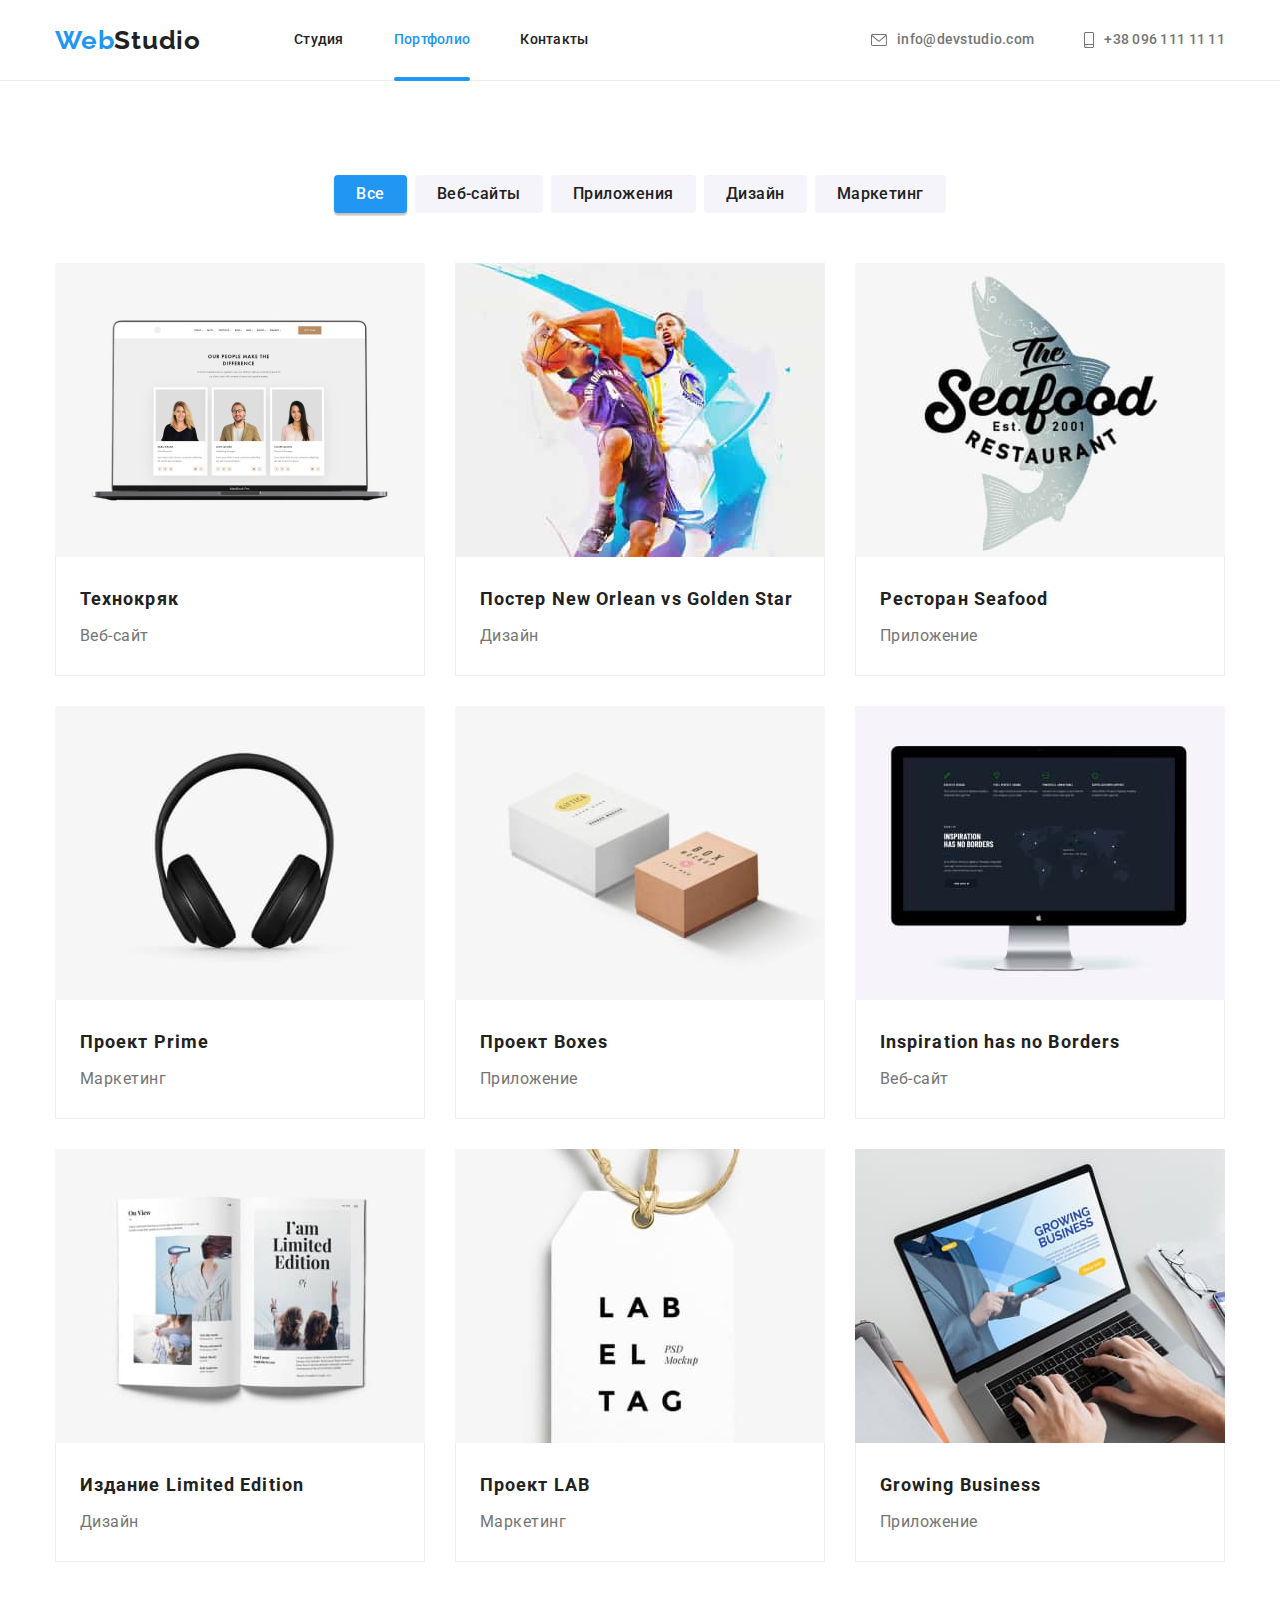
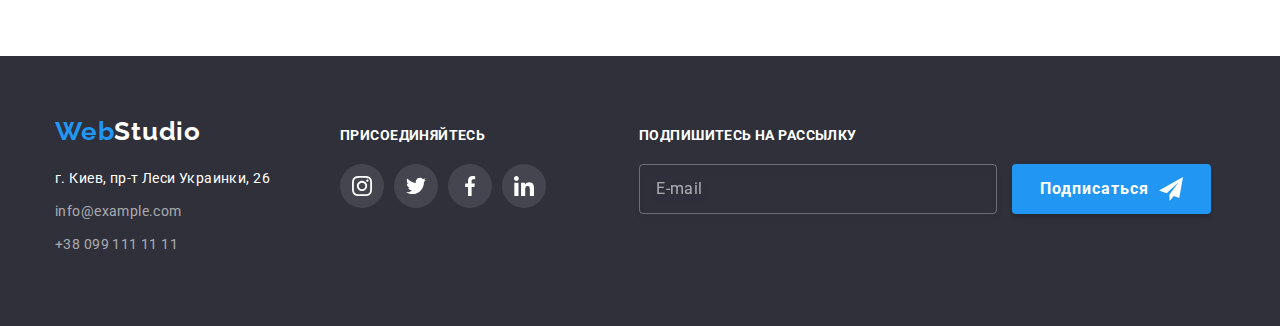
==== portfolio.html @ 09ead58d "Initial commit" ====
<!DOCTYPE html>
<html lang="ru">
  <head>
    <meta charset="UTF-8" />
    <meta http-equiv="X-UA-Compatible" content="IE=edge" />
    <meta name="viewport" content="width=device-width, initial-scale=1.0" />
    <title>Портфолио</title>
    <link
      href="https://fonts.googleapis.com/css2?family=Raleway:wght@700&family=Roboto:wght@400;500;700;900&display=swap"
      rel="stylesheet"
    />
    <link
      rel="stylesheet"
      href="https://cdnjs.cloudflare.com/ajax/libs/modern-normalize/1.1.0/modern-normalize.min.css"
    />
    <link rel="stylesheet" href="./css/styles.css" />
  </head>
  <body>
    <!--Шапка-->
    <header class="portfolio-header header">
      <div class="container main-info">
        <a href="./index.html" class="logo">Web<span class="studio-header">Studio</span></a>
        <nav>
          <ul class="site-nav list">
            <li class="item"><a href="./index.html" class="link">Студия</a></li>
            <li class="item">
              <a href="./portfolio.html" class="link current">Портфолио</a>
            </li>
            <li class="item"><a href="" class="link">Контакты</a></li>
          </ul>
        </nav>
        <ul class="contacts-list list">
          <li class="item">
            <a href="mailto:info@devstudio.com" class="link header-contacts">
              <svg class="icon mail" width="16" height="12">
                <use href="./images/icons.svg#mail"></use>
              </svg>
              info@devstudio.com</a
            >
          </li>
          <li class="item">
            <a href="tel:+380961111111" class="link header-contacts">
              <svg class="icon phone" width="10" height="16">
                <use href="./images/icons.svg#icon-smartphone"></use>
              </svg>
              +38 096 111 11 11</a
            >
          </li>
        </ul>
      </div>
    </header>
    <!-- Основная часть -->
    <main>
      <section class="portfolio-main">
        <div class="container">
          <h1 class="visually-hidden">Портфолио</h1>
          <ul class="button-list list">
            <li class="item"><button type="button" class="active button">Все</button></li>
            <li class="item"><button type="button" class="button">Веб-сайты</button></li>
            <li class="item"><button type="button" class="button">Приложения</button></li>
            <li class="item"><button type="button" class="button">Дизайн</button></li>
            <li class="item"><button type="button" class="button">Маркетинг</button></li>
          </ul>
          <ul class="images-container list">
            <li class="images-item">
              <div class="img-thumb">
                <img class="portfolio-logos" src="./images/port1.jpg" alt="ноутбук" width="370" />
                <div class="overlay-cover">
                  <p class="overlay-text">
                    Ресурс предлагает комплексные предложения с разным уровнем функционала и
                    сервисов. Все это позволит посетителю получить исчерпывающие сведения о компании
                    или частном лице.
                  </p>
                </div>
              </div>
              <div class="pictures-text">
                <h2 class="tech-title">Технокряк</h2>
                <p class="tech-text">Веб-сайт</p>
              </div>
            </li>
            <li class="images-item">
              <div class="img-thumb">
                <img
                  class="portfolio-logos"
                  src="./images/port2.jpg"
                  alt="баскетболисты"
                  width="370"
                />
                <div class="overlay-cover">
                  <p class="overlay-text">
                    Ресурс предлагает комплексные предложения с разным уровнем функционала и
                    сервисов. Все это позволит посетителю получить исчерпывающие сведения о компании
                    или частном лице.
                  </p>
                </div>
              </div>
              <div class="pictures-text">
                <h2 class="tech-title">Постер New Orlean vs Golden Star</h2>
                <p class="tech-text">Дизайн</p>
              </div>
            </li>
            <li class="images-item">
              <div class="img-thumb">
                <img class="portfolio-logos" src="./images/port3.jpg" alt="рыба" width="370" />
                <div class="overlay-cover">
                  <p class="overlay-text">
                    Ресурс предлагает комплексные предложения с разным уровнем функционала и
                    сервисов. Все это позволит посетителю получить исчерпывающие сведения о компании
                    или частном лице.
                  </p>
                </div>
              </div>

              <div class="pictures-text">
                <h2 class="tech-title">Ресторан Seafood</h2>
                <p class="tech-text">Приложение</p>
              </div>
            </li>
            <li class="images-item">
              <div class="img-thumb">
                <img class="portfolio-logos" src="./images/port4.jpg" alt="наушники" width="370" />
                <div class="overlay-cover">
                  <p class="overlay-text">
                    Ресурс предлагает комплексные предложения с разным уровнем функционала и
                    сервисов. Все это позволит посетителю получить исчерпывающие сведения о компании
                    или частном лице.
                  </p>
                </div>
              </div>

              <div class="pictures-text">
                <h2 class="tech-title">Проект Prime</h2>
                <p class="tech-text">Маркетинг</p>
              </div>
            </li>
            <li class="images-item">
              <div class="img-thumb">
                <img class="portfolio-logos" src="./images/port5.jpg" alt="коробки" width="370" />
                <div class="overlay-cover">
                  <p class="overlay-text">
                    Ресурс предлагает комплексные предложения с разным уровнем функционала и
                    сервисов. Все это позволит посетителю получить исчерпывающие сведения о компании
                    или частном лице.
                  </p>
                </div>
              </div>

              <div class="pictures-text">
                <h2 class="tech-title">Проект Boxes</h2>
                <p class="tech-text">Приложение</p>
              </div>
            </li>
            <li class="images-item">
              <div class="img-thumb">
                <img
                  class="portfolio-logos"
                  src="./images/port6.jpg"
                  alt="компьютер-моноблок"
                  width="370"
                />
                <div class="overlay-cover">
                  <p class="overlay-text">
                    Ресурс предлагает комплексные предложения с разным уровнем функционала и
                    сервисов. Все это позволит посетителю получить исчерпывающие сведения о компании
                    или частном лице.
                  </p>
                </div>
              </div>

              <div class="pictures-text">
                <h2 class="tech-title">Inspiration has no Borders</h2>
                <p class="tech-text">Веб-сайт</p>
              </div>
            </li>
            <li class="images-item">
              <div class="img-thumb">
                <img
                  class="portfolio-logos"
                  src="./images/port7.jpg"
                  alt="раскрытая книга"
                  width="370"
                />
                <div class="overlay-cover">
                  <p class="overlay-text">
                    Ресурс предлагает комплексные предложения с разным уровнем функционала и
                    сервисов. Все это позволит посетителю получить исчерпывающие сведения о компании
                    или частном лице.
                  </p>
                </div>
              </div>

              <div class="pictures-text">
                <h2 class="tech-title">Издание Limited Edition</h2>
                <p class="tech-text">Дизайн</p>
              </div>
            </li>
            <li class="images-item">
              <div class="img-thumb">
                <img class="portfolio-logos" src="./images/port8.jpg" alt="бирка" width="370" />
                <div class="overlay-cover">
                  <p class="overlay-text">
                    Ресурс предлагает комплексные предложения с разным уровнем функционала и
                    сервисов. Все это позволит посетителю получить исчерпывающие сведения о компании
                    или частном лице.
                  </p>
                </div>
              </div>

              <div class="pictures-text">
                <h2 class="tech-title">Проект LAB</h2>
                <p class="tech-text">Маркетинг</p>
              </div>
            </li>
            <li class="images-item">
              <div class="img-thumb">
                <img
                  class="portfolio-logos"
                  src="./images/port9.jpg"
                  alt="работа за ноубуком"
                  width="370"
                />
                <div class="overlay-cover">
                  <p class="overlay-text">
                    Ресурс предлагает комплексные предложения с разным уровнем функционала и
                    сервисов. Все это позволит посетителю получить исчерпывающие сведения о компании
                    или частном лице.
                  </p>
                </div>
              </div>

              <div class="pictures-text">
                <h2 class="tech-title">Growing Business</h2>
                <p class="tech-text">Приложение</p>
              </div>
            </li>
          </ul>
        </div>
      </section>
    </main>
    <!--Футер -->
    <footer class="footer">
      <div class="container footer-socials">
        <div class="footer-address">
          <a href="./index.html" class="logo">Web<span class="studio-footer">Studio</span></a>
          <address class="address">
            <a
              href="http://bit.ly/3pXMvUd"
              target="_blank"
              class="location"
              rel="noopener noreferrer"
              >г. Киев, пр-т Леси Украинки, 26</a
            >
          </address>
          <ul class="footer-list">
            <li class="location-item">
              <a href="mailto:info@example.com" class="footer-contacts">info@example.com</a>
            </li>
            <li class="location-item">
              <a href="tel:+380991111111" class="footer-contacts">+38 099 111 11 11</a>
            </li>
          </ul>
        </div>
        <div class="join">
          <h2 class="join-title">Присоединяйтесь</h2>
          <ul class="socials list">
            <li class="social-item">
              <a class="social-link" href="">
                <svg class="social-icon">
                  <use href="./images/icons.svg#instagram"></use>
                </svg>
              </a>
            </li>
            <li class="social-item">
              <a class="social-link" href="">
                <svg class="social-icon">
                  <use href="./images/icons.svg#twitter"></use>
                </svg>
              </a>
            </li>
            <li class="social-item">
              <a class="social-link" href="">
                <svg class="social-icon">
                  <use href="./images/icons.svg#facebook"></use>
                </svg>
              </a>
            </li>
            <li class="social-item">
              <a class="social-link" href="">
                <svg class="social-icon">
                  <use href="./images/icons.svg#linkedin"></use>
                </svg>
              </a>
            </li>
          </ul>
        </div>
        <div class="">
          <h2 class="join-title">Подпишитесь на рассылку</h2>
          <form>
            <label for="email" class="subscribe-label">
              <input
                class="subscribe-form"
                type="email"
                name="email"
                id="email"
                placeholder="E-mail"
              />
            </label>
            <button class="submit-btn" type="submit">
              Подписаться
              <svg class="telegram-icon">
                <use href="./images/icons.svg#telegram"></use>
              </svg>
            </button>
          </form>
        </div>
      </div>
    </footer>
  </body>
</html>
---- css/styles.css ----
:root {
  --hero-text-color: #ffffff;
  --primary-text-color: rgba(117, 117, 117, 1);
  --title-text-color: #212121;
  --accent-color: #2196f3;
  --header-bg-color: #ffffff;
  --primary-bg-color: #e5e5e5;
  --second-bg-color: #2f303a;
  --third-bg-color: #f5f4fa;
}

html {
  box-sizing: border-box;
}

/* General */
body {
  color: var(--primary-text-color);
  font-family: Roboto, sans-serif;
  font-size: 14px;
}

.link {
  text-decoration: none;
}

img {
  display: block;
}

.logo {
  display: block;

  font-family: 'Raleway', sans-serif;
  font-weight: 700;
  font-size: 26px;
  line-height: 1.19;
  letter-spacing: 0.03em;
  color: var(--accent-color);
  text-decoration: none;
}

.button:hover,
.button:focus {
  box-shadow: 0px 3px 1px rgba(0, 0, 0, 0.1), 0px 1px 2px rgba(0, 0, 0, 0.08),
    0px 2px 2px rgba(0, 0, 0, 0.12);
  background-color: var(--accent-color);
  color: var(--header-bg-color);
}

.header {
  color: var(--header-bg-color);
}

.header-contacts {
  display: flex;
  align-items: center;

  font-weight: 500;
  font-size: 14px;
  line-height: 1.14;
  letter-spacing: 0.02em;
  color: var(--primary-text-color);
}

.visually-hidden {
  position: absolute;
  width: 1px;
  height: 1px;
  margin: -1px;
  border: 0;
  padding: 0;
  white-space: nowrap;
  clip-path: inset(100%);
  clip: rect(0 0 0 0);
  overflow: hidden;
}

.footer-contacts:hover,
.footer-contacts:focus,
.header-contacts:hover,
.header-contacts:focus {
  color: var(--accent-color);
}

.list,
.team-list,
.features-list,
.footer-list {
  list-style: none;
  padding: 0;
  margin: 0;
}

h1 {
  font-weight: 900;
  font-size: 44px;
  line-height: 1.36;
  text-align: center;
  letter-spacing: 0.06em;
  text-transform: uppercase;
}

h2 {
  font-weight: 700;
  color: var(--title-text-color);
}

p,
h1,
h2,
h3,
h4,
h5,
h6 {
  margin: 0;
  padding: 0;
}

ul {
  margin: 0;
}

.container {
  margin-left: auto;
  margin-right: auto;
  width: 1200px;
  padding-left: 15px;
  padding-right: 15px;
}

.images-container {
  display: flex;
  flex-wrap: wrap;
}

.images-item {
  width: calc((100% - 60px) / 3);
  margin-right: 30px;
  margin-bottom: 30px;
}

.images-item:hover {
  box-shadow: 0px 1px 1px rgba(0, 0, 0, 0.12), 0px 4px 4px rgba(0, 0, 0, 0.06),
    1px 4px 6px rgba(0, 0, 0, 0.16);
}

.images-item:nth-child(3n) {
  margin-right: 0;
}

.images-item:nth-last-child(-n + 3) {
  margin-bottom: 0;
}

/* Studia */

/* Header */
.studio-header {
  color: var(--title-text-color);
}

/* Main Info */

.main-info {
  display: flex;
  align-items: center;
}

/* Site nav */
.site-nav {
  display: flex;
  margin-left: 93px;
}

.site-nav .item + .item {
  margin-left: 50px;
}

.site-nav .link {
  display: block;
  padding-top: 32px;
  padding-bottom: 32px;
  color: var(--title-text-color);
  font-weight: 500;
  font-size: 14px;
  line-height: 1.14;
  letter-spacing: 0.02em;
}

.site-nav .link:hover,
.site-nav .link:focus {
  color: var(--accent-color);
}

.site-nav .link.current {
  color: var(--accent-color);
  position: relative;
}

.current::after {
  position: absolute;
  content: '';
  bottom: -1px;

  display: block;
  border-radius: 2px;

  width: 100%;
  height: 4px;

  background: #2196f3;
}

/* Contacts-list */

.contacts-list {
  display: flex;
  margin-left: auto;
}

.contacts-list {
  color: var(--primary-text-color);
}

.contacts-list .item + .item {
  margin-left: 50px;
}

.contacts-list .header-contacts:hover,
.contacts-list .header-contacts:focus {
  color: var(--accent-color);
}

/* Hero */
.hero {
  background-color: var(--second-bg-color);
  text-align: center;
  padding: 200px 0;
}

.overlay {
  max-width: 1600px;
  min-height: 600px;
  margin-left: auto;
  margin-right: auto;
  background-image: linear-gradient(to right, rgba(47, 48, 58, 0.4), rgba(47, 48, 58, 0.4)),
    url(../images/hero-bg.jpg);
  background-repeat: no-repeat;
  background-position: center;
  background-size: cover;
}

.hero-title {
  color: var(--hero-text-color);
  margin: 0 auto 30px;
}

/* Features */

.features-list .title,
.title {
  color: var(--title-text-color);
}

.features-thumb {
  display: flex;
  margin-bottom: 30px;
  height: 120px;
  background-color: var(--third-bg-color);
  border-radius: 4px;
  align-items: center;
  justify-content: center;
}

.icon {
  margin-right: 10px;
  fill: currentColor;
}

.svg-main {
  width: 70px;
  height: 70px;
}

.features-list {
  display: flex;
}

.features-item:not(:last-child) {
  margin-right: 30px;
}

.features-item {
  flex-basis: calc((100% - 90px) / 4);
}

.title {
  margin-bottom: 10px;
  text-align: center;
  font-weight: 500;
  font-size: 16px;
  line-height: 1.18;
  letter-spacing: 0.03em;
}

.human {
  display: block;
}

.title-features {
  color: var(--title-text-color);
  font-weight: 700;
  font-size: 14px;
  line-height: 1.14;
  letter-spacing: 0.03em;
  text-transform: uppercase;
  margin-top: 0;
  margin-bottom: 10px;
}

.features-text {
  font-size: 14px;
  line-height: 1.71;
  letter-spacing: 0.03em;
}

.team-text {
  margin-bottom: 16px;
  font-size: 16px;
  line-height: 1.18;
  letter-spacing: 0.03em;
  text-align: center;
}

/* Pictures */

.images-list {
  display: flex;
}

.picture-item {
  width: calc((100%-60) / 3);
}

.picture-item:not(:last-child) {
  margin-right: 30px;
}

.direction {
  display: flex;
  flex-direction: column;
}

.image-thumb {
  position: relative;
}

.box-1 {
  position: absolute;
  margin: 0 auto;

  bottom: 0;
  width: 370px;
  height: 70px;

  background: rgba(47, 48, 58, 0.8);
  color: var(--header-bg-color);
}

.box-2 {
  position: absolute;

  bottom: 0;
  width: 370px;
  height: 70px;

  background: rgba(47, 48, 58, 0.8);
  color: var(--header-bg-color);
}

.box-3 {
  position: absolute;

  bottom: 0;
  width: 370px;
  height: 70px;

  background: rgba(47, 48, 58, 0.8);
  color: var(--header-bg-color);
}

.thumb-title {
  padding-top: 27px;
  padding-bottom: 27px;

  font-weight: 700;
  font-size: 14px;
  line-height: 1.14;
  text-align: center;

  letter-spacing: 0.03em;
  text-transform: uppercase;
}

/* Section */

.section-first {
  padding-top: 94px;
  padding-bottom: 94px;
}

.section-second {
  padding-bottom: 94px;
}

.section-title {
  color: var(--title-text-color);
  font-weight: 700;
  font-size: 36px;
  line-height: 1.16;
  text-align: center;
  letter-spacing: 0.03em;

  margin-bottom: 50px;
}

.team-section {
  background-color: var(--third-bg-color);
  padding-top: 94px;
  padding-bottom: 94px;
}

/* Team */

.team-list {
  display: flex;
}

.teammate {
  width: calc((100% - 90px) / 4);
  background-color: #ffffff;
  box-shadow: 0px 1px 3px rgba(0, 0, 0, 0.12), 0px 1px 1px rgba(0, 0, 0, 0.14),
    0px 2px 1px rgba(0, 0, 0, 0.2);
}

.teammate:not(:last-child) {
  margin-right: 30px;
}

.pictures-text {
  padding: 24px 24px;
  border-left: 1px solid #eeeeee;
  border-right: 1px solid #eeeeee;
  border-bottom: 1px solid #eeeeee;
}

.description {
  padding-top: 30px;
  padding-bottom: 30px;
}

.team-soc-list {
  display: flex;
  justify-content: center;
}

.team-soc-item {
  width: 44px;
  height: 44px;
  margin-left: 10px;
}

.team-soc-item:first-child {
  margin-left: 0;
}

.team-soc-link {
  display: flex;
  align-items: center;
  justify-content: center;
  width: 100%;
  height: 100%;
  border-radius: 50%;
  color: #afb1b8;
  transition: color 250ms cubic-bezier(0.4, 0, 0.2, 1),
    background-color 250ms cubic-bezier(0.4, 0, 0.2, 1);
}

.team-soc-icon {
  fill: currentColor;
}

.team-soc-link:hover,
.team-soc-link:focus {
  background-color: var(--accent-color);
  color: var(--header-bg-color);
}

/* CLients */

.clients {
  padding-top: 94px;
  padding-bottom: 94px;
}

.clients-list {
  display: flex;
}

.clients-item:not(:last-child) {
  margin-right: 30px;
}

.clients-link {
  display: flex;
  width: 170px;
  height: 92px;
  justify-content: center;
  align-items: center;
  border-radius: 4px;
  border: 1px solid #afb1b8;
  color: #afb1b8;

  transition: color 250ms cubic-bezier(0.4, 0, 0.2, 1),
    boder-color 250ms cubic-bezier(0.4, 0, 0.2, 1);
}

.clients-logo {
  width: 106px;
  height: 60px;
  fill: currentColor;
}

.clients-link:hover {
  color: var(--accent-color);
  border: 1px solid var(--accent-color);
}

/* Studio-Button */

.button.primary {
  min-width: 200px;
  font-weight: 700;
  font-size: 16px;
  line-height: 1.87;
  align-items: center;
  text-align: center;
  letter-spacing: 0.06em;

  color: var(--hero-text-color);
  background-color: var(--accent-color);
  box-shadow: 0px 4px 4px rgba(0, 0, 0, 0.15);

  cursor: pointer;
  border-radius: 4px;
  padding: 10px 32px;
  transition: color 250ms cubic-bezier(0.4, 0, 0.2, 1),
    background-color 250ms cubic-bezier(0.4, 0, 0.2, 1);
}

.button.primary:hover {
  background: #188ce8;
}

/* Portfolio */

.portfolio-header {
  border-bottom: 1px solid #ececec;
}

.portfolio-main {
  background-color: var(--header-bg-color);
  padding-top: 94px;
  padding-bottom: 94px;
}

.button-list {
  display: flex;
  justify-content: center;
  margin-bottom: 50px;
}

.button {
  display: inline-block;
  border: 0;
  font-family: inherit;
  color: var(--title-text-color);
  background-color: var(--third-bg-color);
  font-weight: 500;
  font-size: 16px;
  line-height: 1.62;
  text-align: center;
  letter-spacing: 0.03em;
  cursor: pointer;
  border-radius: 4px;
  padding: 6px 22px;
  transition: color 250ms cubic-bezier(0.4, 0, 0.2, 1),
    background-color 250ms cubic-bezier(0.4, 0, 0.2, 1);
}

.active {
  box-shadow: 0px 3px 1px rgba(0, 0, 0, 0.1), 0px 1px 2px rgba(0, 0, 0, 0.08),
    0px 2px 2px rgba(0, 0, 0, 0.12);
  color: #ffffff;
  background-color: #2196f3;
}

.button-list .item + .item {
  margin-left: 8px;
}

.button-list {
  display: flex;
  justify-content: center;
  margin-bottom: 50px;
}

.tech-title {
  margin-bottom: 4px;

  font-weight: 700;
  font-size: 18px;
  line-height: 2;
  letter-spacing: 0.06em;
  color: var(--title-text-color);
}

.tech-text {
  margin-bottom: 0;
  margin-top: 0;
  font-size: 16px;
  line-height: 1.88;
  letter-spacing: 0.03em;
  color: var(--primary-text-color);
}

/* Footer */

.footer-contacts {
  color: rgba(255, 255, 255, 0.6);
  font-style: normal;
  font-size: 14px;
  line-height: 1.71;
  letter-spacing: 0.03em;
  text-decoration: none;
}

.footer-address {
  margin-right: 70px;
}

.studio-footer {
  color: var(--hero-text-color);
}

.footer {
  background-color: var(--second-bg-color);
  padding-top: 60px;
  padding-bottom: 60px;
}

.location {
  display: inline-block;
  margin-top: 20px;
  margin-bottom: 9px;
  color: var(--header-bg-color);
  font-style: normal;
  font-size: 14px;
  line-height: 1.71;
  letter-spacing: 0.03em;
  text-decoration: none;
}

.container > .logo-item {
  display: inline-block;
  margin-bottom: 20px;
}

.container > .logo {
  display: inline-block;
}

.location-item {
  margin-bottom: 9px;
}

.join-title {
  margin-bottom: 20px;
  font-weight: 700;
  line-height: 1.14;
  font-size: 14px;
  letter-spacing: 0.03em;
  text-transform: uppercase;
  color: var(--header-bg-color);
}

.socials {
  display: flex;
  margin-right: 93px;
}

.footer-socials {
  display: flex;
  align-items: baseline;
}

.socials .social-item + .social-item {
  margin-left: 10px;
}

.social-link {
  display: flex;
  align-items: center;
  justify-content: center;
  width: 44px;
  height: 44px;
  border-radius: 50%;
  background-color: rgba(255, 255, 255, 0.1);

  transition: color 250ms cubic-bezier(0.4, 0, 0.2, 1),
    background-color 250ms cubic-bezier(0.4, 0, 0.2, 1);
}

.social-link:hover {
  background-color: var(--accent-color);
  fill: var(--header-bg-color);
}

.social-icon {
  width: 20px;
  height: 20px;
  fill: var(--hero-text-color);
}

/*------------Overlay---------- */

.img-thumb {
  position: relative;
  overflow: hidden;
}

.overlay-cover {
  position: absolute;
  top: 0;
  left: 0;
  padding: 63px 24px;

  width: 100%;
  height: 100%;
  background: rgba(33, 150, 243, 0.9);

  transform: translateY(100%);
  transition: transform 250ms cubic-bezier(0.4, 0, 0.2, 1);
}

.images-item:hover .overlay-cover {
  transform: translateY(0);
}

.overlay-text {
  font-size: 18px;
  line-height: 1.55;
  letter-spacing: 0.03em;
  color: #ffffff;
}

/*------------------ Модальнок Окно-------------------------- */

.backdrop {
  position: fixed;
  top: 0;
  left: 0;

  width: 100%;
  height: 100%;

  background: rgba(0, 0, 0, 0.2);
  transition: opacity 250ms cubic-bezier(0.4, 0, 0.2, 1),
    visibility 250ms cubic-bezier(0.4, 0, 0.2, 1);
}

.backdrop.is-hidden {
  opacity: 0;
  pointer-events: none;
  visibility: hidden;
}

.modal {
  position: absolute;
  top: 50%;
  left: 50%;
  transform: translate(-50%, -50%);

  padding: 40px;
  min-height: 581px;
  min-width: 528px;

  background: #ffffff;
  box-shadow: 0px 1px 3px rgba(0, 0, 0, 0.12), 0px 1px 1px rgba(0, 0, 0, 0.14),
    0px 2px 1px rgba(0, 0, 0, 0.2);
  border-radius: 4px;
  transition: transform 250ms cubic-bezier(0.4, 0, 0.2, 1);
}

.close-button {
  position: absolute;
  display: inline-flex;
  top: 8px;
  right: 8px;
  border-radius: 50%;
  width: 30px;
  height: 30px;

  justify-content: center;
  align-items: center;
  cursor: pointer;

  background: var(--header-bg-color);
  border: 1px solid rgba(0, 0, 0, 0.1);
}

.close-icon {
  width: 11px;
  height: 11px;
  transition: fill 250ms cubic-bezier(0.4, 0, 0.2, 1);
}

.close-button:hover .close-icon,
.close-button:focus .close-icon {
  fill: var(--accent-color);
}

/*--------------------- Формы----------------------- */
.subscribe-label {
  display: inline-block;
  margin-right: 12px;
}

.subscribe-form {
  padding: 15px 16px;
  width: 358px;
  height: 50px;
  border: 1px solid rgba(255, 255, 255, 0.3);
  filter: drop-shadow(0px 4px 4px rgba(0, 0, 0, 0.15));
  border-radius: 4px;
  color: var(--header-bg-color);
  background-color: transparent;
}

.subscribe-form::placeholder {
  font-size: 16px;
  line-height: 1.25;
  letter-spacing: 0.03em;
  color: rgba(255, 255, 255, 0.6);
}

.submit-btn {
  display: inline-flex;

  font-weight: 700;
  font-size: 16px;
  line-height: 1.87;
  letter-spacing: 0.06em;
  padding: 10px 28px;
  align-items: center;

  color: var(--header-bg-color);
  background-color: var(--accent-color);
  cursor: pointer;
  box-shadow: 0px 4px 4px rgba(0, 0, 0, 0.15);
  border-radius: 4px;
  border: none;
}

.telegram-icon {
  width: 24px;
  height: 24px;
  fill: var(--header-bg-color);
  margin-left: 10px;
}

textarea {
  resize: none;
}

.modal-form {
  height: 100%;
}

.form-field {
  position: relative;
  display: flex;
  flex-direction: column;
  margin-bottom: 10px;
}

.modal-form-title {
  margin-bottom: 12px;
  font-family: 'Roboto';
  font-style: normal;
  font-weight: 700;
  font-size: 20px;
  line-height: 1.15;
  text-align: center;
  letter-spacing: 0.03em;
  color: #212121;
}

.form-field label {
  margin-bottom: 4px;
  font-weight: 400;
  font-size: 12px;
  line-height: 1.16;
  letter-spacing: 0.01em;
  color: #757575;
}

.form-field input {
  padding-left: 42px;
  height: 40px;
  border: 1px solid rgba(33, 33, 33, 0.2);
  border-radius: 4px;
  transition: border 250ms cubic-bezier(0.4, 0, 0.2, 1);
  cursor: pointer;
}

.accept-link {
  color: var(--accent-color);
  position: relative;
}

.comment {
  padding: 12px 16px;

  height: 120px;

  border: 1px solid rgba(33, 33, 33, 0.2);
  border-radius: 4px;
  transition: border 250ms cubic-bezier(0.4, 0, 0.2, 1);
}

.comment::placeholder {
  font-style: normal;
  font-weight: 400;
  font-size: 12px;
  line-height: 1.16;
  letter-spacing: 0.01em;
  color: rgba(117, 117, 117, 0.5);
}

.icon-form {
  position: absolute;
  left: 12px;
  bottom: 11px;

  transition: fill 250ms cubic-bezier(0.4, 0, 0.2, 1);
}

.form-input:focus,
.comment:focus {
  outline: none;
  border: 1px solid var(--accent-color);
}

.form-input:focus + .icon-form {
  fill: var(--accent-color);
}

.checkbox-label {
  position: relative;
  display: flex;

  align-items: center;
  justify-content: center;

  margin-top: 20px;
  margin-bottom: 30px;
}

.checkbox-icon {
  display: inline-block;
  width: 16px;
  height: 15px;

  border-radius: 2px;
  border: 2px solid var(--title-text-color);
}

.checkbox-form {
  position: absolute;
  width: 1px;
  height: 1px;
  margin: -1px;
  border: 0;
  padding: 0;
  clip: rect(0 0 0 0);
  overflow: hidden;
}

.checkbox-text {
  font-size: 14px;
  line-height: 1.72;
  letter-spacing: 0.03em;
  margin-left: 7px;
}

.checkbox-form:checked + .checkbox-icon {
  background-color: var(--accent-color);
  border-color: transparent;
  background-image: url(../images/cheeck.svg);
  background-size: contain;
  background-origin: border-box;
}

.modal-btn {
  display: flex;
  min-width: 200px;
  height: 50px;
  padding: 10px 56px;
  margin: 0 auto;

  font-weight: 700;
  font-family: 'Roboto';
  font-size: 16px;
  font-style: normal;
  line-height: 1.87;
  letter-spacing: 0.06em;

  color: var(--hero-text-color);
  background-color: var(--accent-color);

  border-radius: 4px;
  cursor: pointer;
  border: 0;
  transition: background-color 250ms cubic-bezier(0.4, 0, 0.2, 1),
    box-shadow 250ms cubic-bezier(0.4, 0, 0.2, 1);
}

.modal-btn:hover,
.modal-btn:focus {
  background-color: #188ce8;
  box-shadow: 0px 4px 4px rgba(0, 0, 0, 0.15);
}
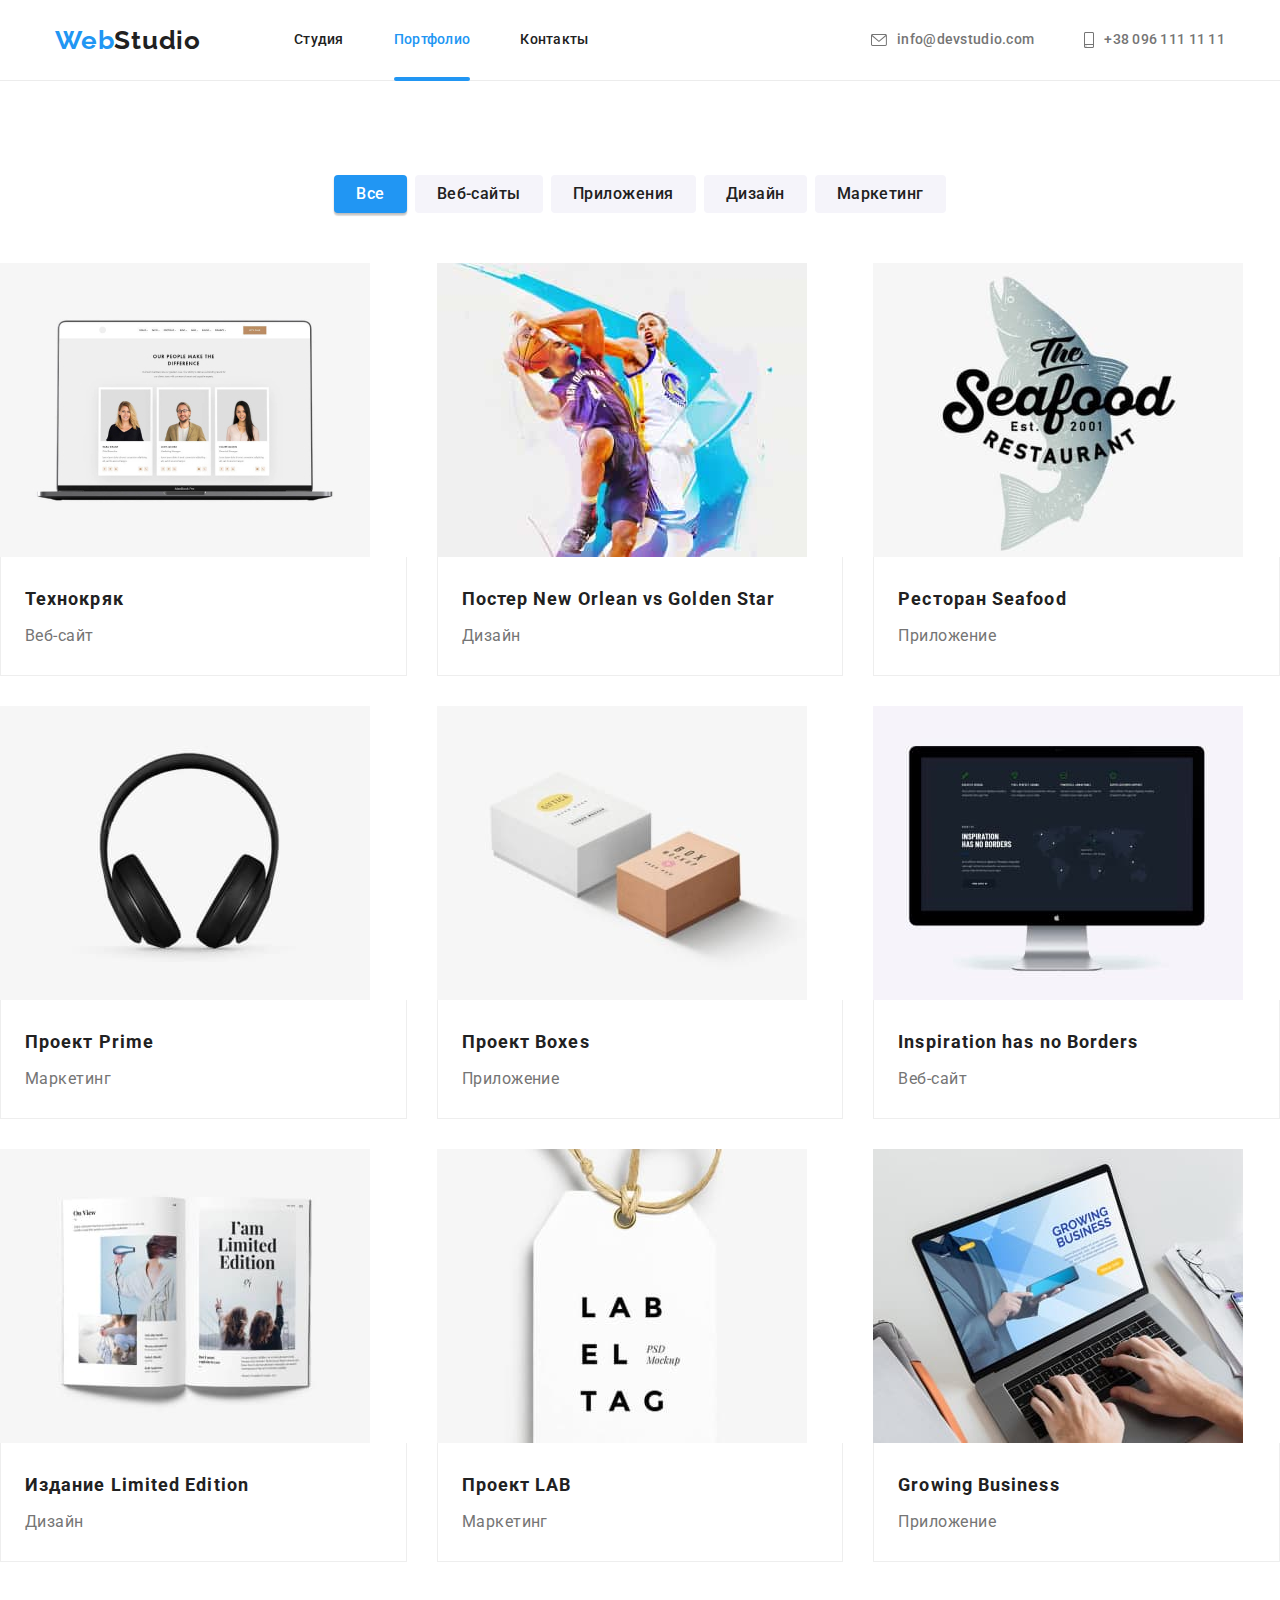
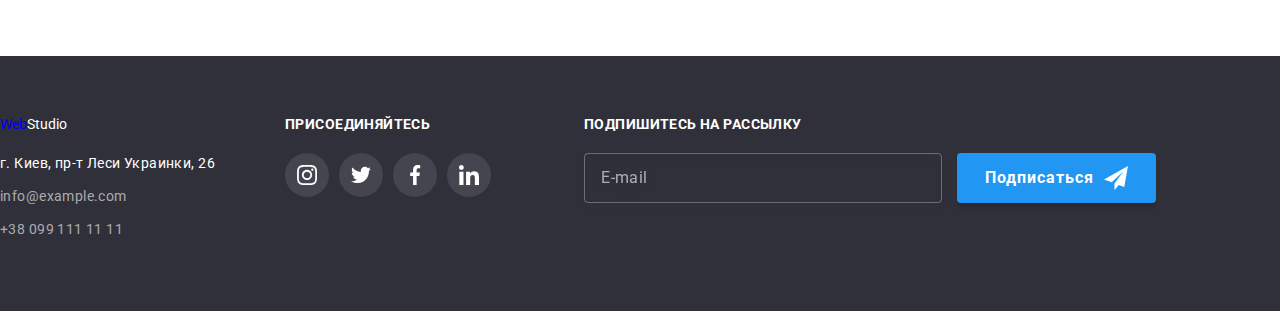
==== commit e2acd213: "working on BEM" ====
--- a/portfolio.html
+++ b/portfolio.html
@@ -17,9 +17,9 @@
   </head>
   <body>
     <!--Шапка-->
-    <header class="portfolio-header header">
-      <div class="container main-info">
-        <a href="./index.html" class="logo">Web<span class="studio-header">Studio</span></a>
+    <header class="header header--lined">
+      <div class="header__container">
+        <a href="./index.html" class="header__logo">Web<span class="logo__title">Studio</span></a>
         <nav>
           <ul class="site-nav list">
             <li class="item"><a href="./index.html" class="link">Студия</a></li>
--- a/css/styles.css
+++ b/css/styles.css
@@ -13,14 +13,13 @@
   box-sizing: border-box;
 }
 
-/* General */
 body {
   color: var(--primary-text-color);
   font-family: Roboto, sans-serif;
   font-size: 14px;
 }
 
-.link {
+a {
   text-decoration: none;
 }
 
@@ -28,7 +27,15 @@
   display: block;
 }
 
-.logo {
+[class*='__container'] {
+  margin-left: auto;
+  margin-right: auto;
+  width: 1200px;
+  padding-left: 15px;
+  padding-right: 15px;
+}
+
+[class*='__logo'] {
   display: block;
 
   font-family: 'Raleway', sans-serif;
@@ -39,16 +46,42 @@
   color: var(--accent-color);
   text-decoration: none;
 }
+
+/* HEADER */
+.header {
+  color: var(--header-bg-color);
+}
+
+.header__container {
+  display: flex;
+  align-items: center;
+}
+
+.logo__title {
+  color: var(--title-text-color);
+}
+
+.header--lined {
+  border-bottom: 1px solid #ececec;
+}
+
+/* .logo {
+  display: block;
+
+  font-family: 'Raleway', sans-serif;
+  font-weight: 700;
+  font-size: 26px;
+  line-height: 1.19;
+  letter-spacing: 0.03em;
+  color: var(--accent-color);
+  text-decoration: none;
+} */
 
 .button:hover,
 .button:focus {
   box-shadow: 0px 3px 1px rgba(0, 0, 0, 0.1), 0px 1px 2px rgba(0, 0, 0, 0.08),
     0px 2px 2px rgba(0, 0, 0, 0.12);
   background-color: var(--accent-color);
-  color: var(--header-bg-color);
-}
-
-.header {
   color: var(--header-bg-color);
 }
 
@@ -83,15 +116,12 @@
   color: var(--accent-color);
 }
 
-.list,
-.team-list,
-.features-list,
-.footer-list {
+ol,
+ul {
   list-style: none;
   padding: 0;
   margin: 0;
 }
-
 h1 {
   font-weight: 900;
   font-size: 44px;
@@ -117,17 +147,13 @@
   padding: 0;
 }
 
-ul {
-  margin: 0;
-}
-
-.container {
+/* .container {
   margin-left: auto;
   margin-right: auto;
   width: 1200px;
   padding-left: 15px;
   padding-right: 15px;
-}
+} */
 
 .images-container {
   display: flex;
@@ -155,17 +181,12 @@
 
 /* Studia */
 
-/* Header */
-.studio-header {
-  color: var(--title-text-color);
-}
-
 /* Main Info */
 
-.main-info {
+/* .main-info {
   display: flex;
   align-items: center;
-}
+} */
 
 /* Site nav */
 .site-nav {
@@ -237,9 +258,7 @@
   background-color: var(--second-bg-color);
   text-align: center;
   padding: 200px 0;
-}
-
-.overlay {
+
   max-width: 1600px;
   min-height: 600px;
   margin-left: auto;
@@ -251,10 +270,22 @@
   background-size: cover;
 }
 
-.hero-title {
+.hero__title {
   color: var(--hero-text-color);
   margin: 0 auto 30px;
 }
+
+/* .overlay {
+  max-width: 1600px;
+  min-height: 600px;
+  margin-left: auto;
+  margin-right: auto;
+  background-image: linear-gradient(to right, rgba(47, 48, 58, 0.4), rgba(47, 48, 58, 0.4)),
+    url(../images/hero-bg.jpg);
+  background-repeat: no-repeat;
+  background-position: center;
+  background-size: cover;
+} */
 
 /* Features */
 
@@ -405,12 +436,12 @@
 
 /* Section */
 
-.section-first {
+.skills {
   padding-top: 94px;
   padding-bottom: 94px;
 }
 
-.section-second {
+.wedo {
   padding-bottom: 94px;
 }
 
@@ -565,9 +596,9 @@
 
 /* Portfolio */
 
-.portfolio-header {
+/* .portfolio-header {
   border-bottom: 1px solid #ececec;
-}
+} */
 
 .portfolio-main {
   background-color: var(--header-bg-color);
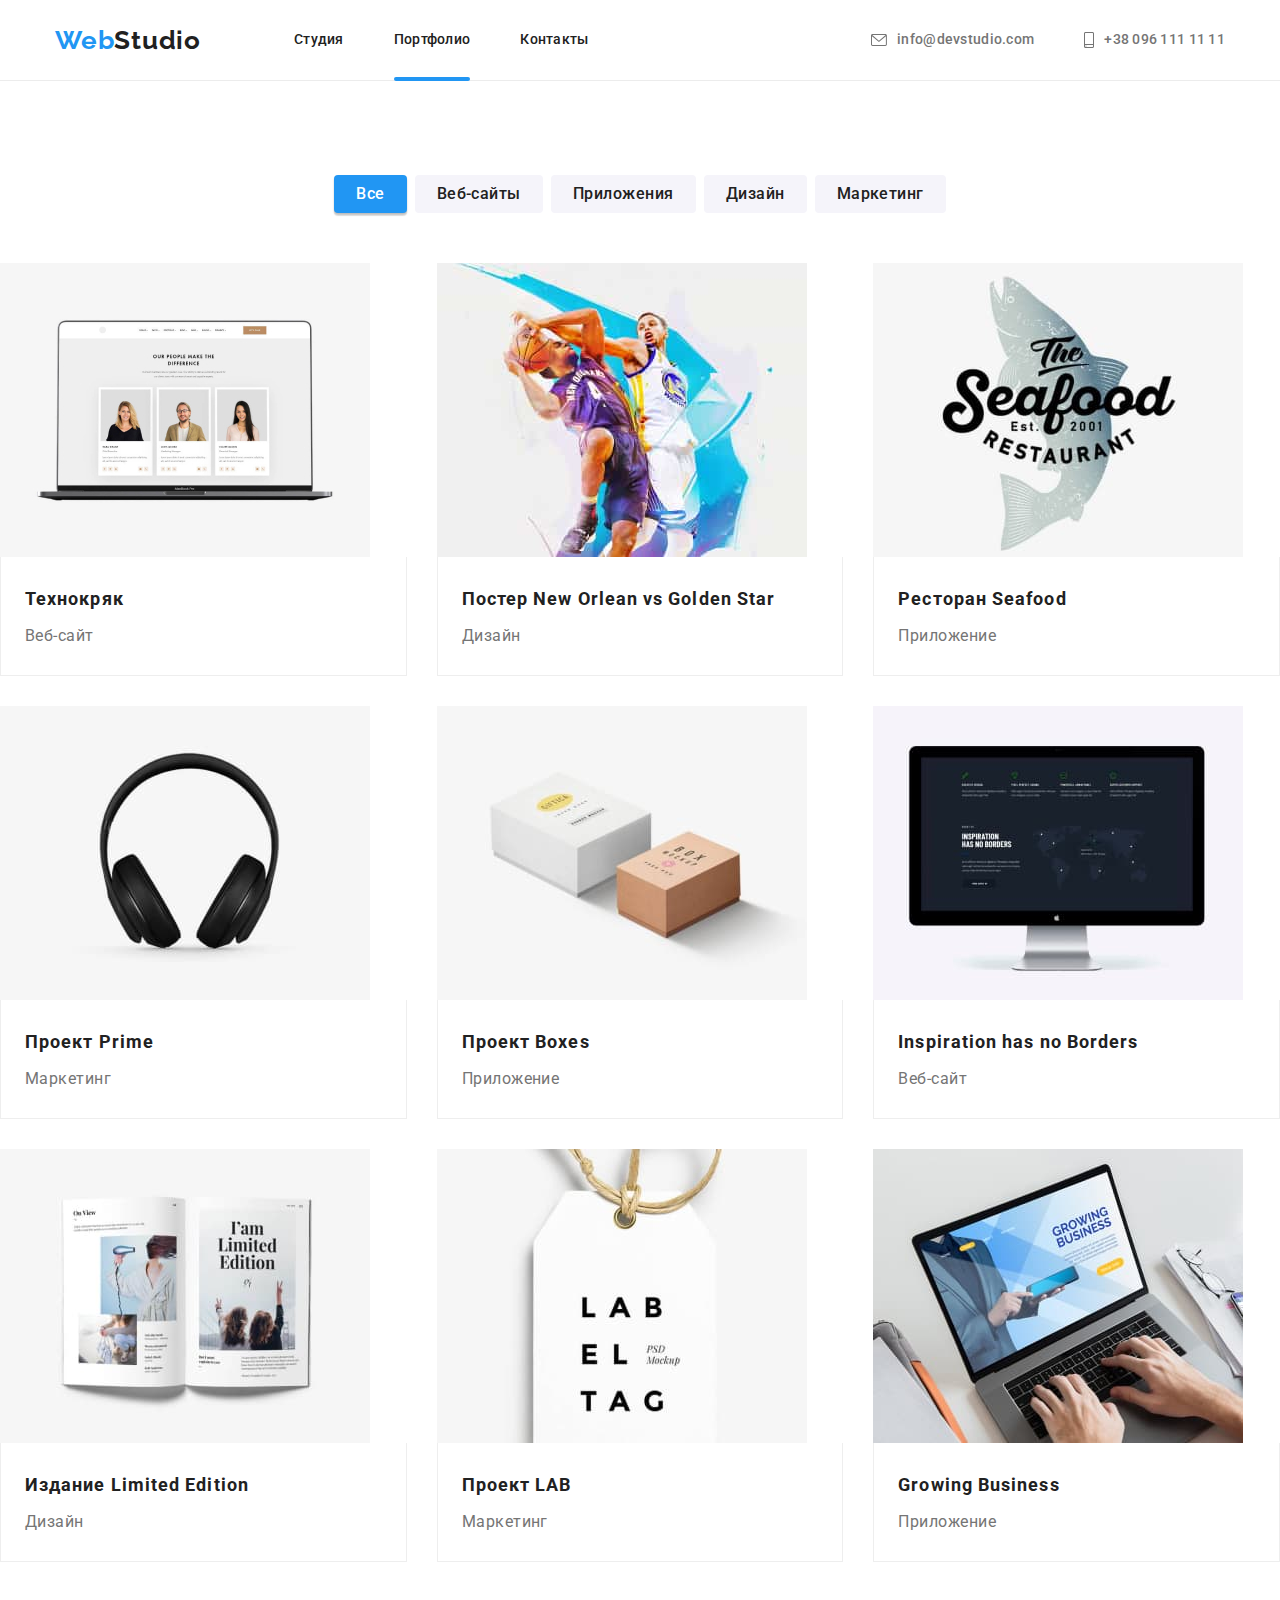
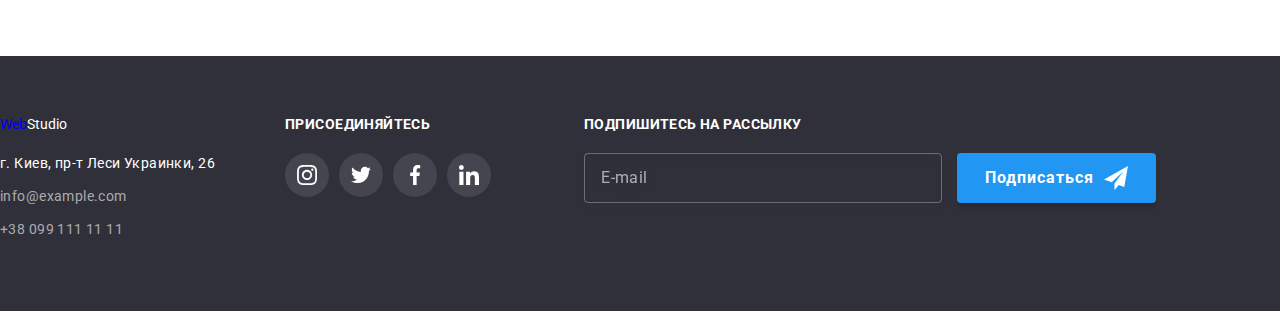
==== commit e91fd75a: "finished header" ====
--- a/portfolio.html
+++ b/portfolio.html
@@ -21,26 +21,26 @@
       <div class="header__container">
         <a href="./index.html" class="header__logo">Web<span class="logo__title">Studio</span></a>
         <nav>
-          <ul class="site-nav list">
-            <li class="item"><a href="./index.html" class="link">Студия</a></li>
-            <li class="item">
-              <a href="./portfolio.html" class="link current">Портфолио</a>
-            </li>
-            <li class="item"><a href="" class="link">Контакты</a></li>
+          <ul class="header__site-nav">
+            <li class="site-nav__item"><a href="./index.html" class="site-nav__link">Студия</a></li>
+            <li class="site-nav__item">
+              <a href="./portfolio.html" class="site-nav__link--current">Портфолио</a>
+            </li>
+            <li class="site-nav__item"><a href="" class="site-nav__link">Контакты</a></li>
           </ul>
         </nav>
-        <ul class="contacts-list list">
-          <li class="item">
-            <a href="mailto:info@devstudio.com" class="link header-contacts">
-              <svg class="icon mail" width="16" height="12">
+        <ul class="contacts__list">
+          <li class="contacts__item">
+            <a href="mailto:info@devstudio.com" class="contacts__link">
+              <svg class="contacts__icon" width="16" height="12">
                 <use href="./images/icons.svg#mail"></use>
               </svg>
               info@devstudio.com</a
             >
           </li>
-          <li class="item">
-            <a href="tel:+380961111111" class="link header-contacts">
-              <svg class="icon phone" width="10" height="16">
+          <li class="contacts__item">
+            <a href="tel:+380961111111" class="contacts__link">
+              <svg class="contacts__icon" width="10" height="16">
                 <use href="./images/icons.svg#icon-smartphone"></use>
               </svg>
               +38 096 111 11 11</a
--- a/css/styles.css
+++ b/css/styles.css
@@ -27,6 +27,38 @@
   display: block;
 }
 
+ol,
+ul {
+  list-style: none;
+  padding: 0;
+  margin: 0;
+}
+
+h1 {
+  font-weight: 900;
+  font-size: 44px;
+  line-height: 1.36;
+  text-align: center;
+  letter-spacing: 0.06em;
+  text-transform: uppercase;
+}
+
+h2 {
+  font-weight: 700;
+  color: var(--title-text-color);
+}
+
+p,
+h1,
+h2,
+h3,
+h4,
+h5,
+h6 {
+  margin: 0;
+  padding: 0;
+}
+
 [class*='__container'] {
   margin-left: auto;
   margin-right: auto;
@@ -47,7 +79,7 @@
   text-decoration: none;
 }
 
-/* HEADER */
+/* --------------HEADER --------------------*/
 .header {
   color: var(--header-bg-color);
 }
@@ -65,27 +97,69 @@
   border-bottom: 1px solid #ececec;
 }
 
-/* .logo {
+.header__site-nav {
+  display: flex;
+  margin-left: 93px;
+}
+
+.header__site-nav .site-nav__item + .site-nav__item {
+  margin-left: 50px;
+}
+
+.site-nav__link,
+.site-nav__link--current {
   display: block;
-
-  font-family: 'Raleway', sans-serif;
-  font-weight: 700;
-  font-size: 26px;
-  line-height: 1.19;
-  letter-spacing: 0.03em;
+  padding-top: 32px;
+  padding-bottom: 32px;
+  color: var(--title-text-color);
+  font-weight: 500;
+  font-size: 14px;
+  line-height: 1.14;
+  letter-spacing: 0.02em;
+  transition: color 250ms cubic-bezier(0.4, 0, 0.2, 1);
+}
+
+.site-nav__link:hover,
+.site-nav__link:focus,
+.site-nav__link--current:hover,
+.site-nav__link--current:focus {
   color: var(--accent-color);
-  text-decoration: none;
-} */
-
-.button:hover,
-.button:focus {
-  box-shadow: 0px 3px 1px rgba(0, 0, 0, 0.1), 0px 1px 2px rgba(0, 0, 0, 0.08),
-    0px 2px 2px rgba(0, 0, 0, 0.12);
-  background-color: var(--accent-color);
-  color: var(--header-bg-color);
-}
-
-.header-contacts {
+}
+
+.site-nav__link--current {
+  position: relative;
+}
+
+.site-nav__link--current::after {
+  position: absolute;
+  content: '';
+  bottom: -1px;
+
+  display: block;
+  border-radius: 2px;
+
+  width: 100%;
+  height: 4px;
+
+  background: #2196f3;
+}
+
+.contacts__list {
+  display: flex;
+  margin-left: auto;
+  color: var(--primary-text-color);
+}
+
+.contacts__list .contacts__item + .contacts__item {
+  margin-left: 50px;
+}
+
+.contacts-list .contacts__link:hover,
+.contacts-list .contacts__link:focus {
+  color: var(--accent-color);
+}
+
+.contacts__link {
   display: flex;
   align-items: center;
 
@@ -94,7 +168,43 @@
   line-height: 1.14;
   letter-spacing: 0.02em;
   color: var(--primary-text-color);
-}
+  transition: color 250ms cubic-bezier(0.4, 0, 0.2, 1);
+}
+
+.contacts__icon {
+  margin-right: 10px;
+  fill: currentColor;
+}
+
+/* --------------Hero-------------- */
+
+.hero {
+  background-color: var(--second-bg-color);
+  text-align: center;
+  padding: 200px 0;
+
+  max-width: 1600px;
+  min-height: 600px;
+  margin-left: auto;
+  margin-right: auto;
+  background-image: linear-gradient(to right, rgba(47, 48, 58, 0.4), rgba(47, 48, 58, 0.4)),
+    url(../images/hero-bg.jpg);
+  background-repeat: no-repeat;
+  background-position: center;
+  background-size: cover;
+}
+
+/* .overlay {
+  max-width: 1600px;
+  min-height: 600px;
+  margin-left: auto;
+  margin-right: auto;
+  background-image: linear-gradient(to right, rgba(47, 48, 58, 0.4), rgba(47, 48, 58, 0.4)),
+    url(../images/hero-bg.jpg);
+  background-repeat: no-repeat;
+  background-position: center;
+  background-size: cover;
+} */
 
 .visually-hidden {
   position: absolute;
@@ -109,42 +219,31 @@
   overflow: hidden;
 }
 
+/* .logo {
+  display: block;
+
+  font-family: 'Raleway', sans-serif;
+  font-weight: 700;
+  font-size: 26px;
+  line-height: 1.19;
+  letter-spacing: 0.03em;
+  color: var(--accent-color);
+  text-decoration: none;
+} */
+
+.button:hover,
+.button:focus {
+  box-shadow: 0px 3px 1px rgba(0, 0, 0, 0.1), 0px 1px 2px rgba(0, 0, 0, 0.08),
+    0px 2px 2px rgba(0, 0, 0, 0.12);
+  background-color: var(--accent-color);
+  color: var(--header-bg-color);
+}
+
 .footer-contacts:hover,
 .footer-contacts:focus,
-.header-contacts:hover,
-.header-contacts:focus {
+.contacts__link:hover,
+.contacts__link:focus {
   color: var(--accent-color);
-}
-
-ol,
-ul {
-  list-style: none;
-  padding: 0;
-  margin: 0;
-}
-h1 {
-  font-weight: 900;
-  font-size: 44px;
-  line-height: 1.36;
-  text-align: center;
-  letter-spacing: 0.06em;
-  text-transform: uppercase;
-}
-
-h2 {
-  font-weight: 700;
-  color: var(--title-text-color);
-}
-
-p,
-h1,
-h2,
-h3,
-h4,
-h5,
-h6 {
-  margin: 0;
-  padding: 0;
 }
 
 /* .container {
@@ -188,104 +287,12 @@
   align-items: center;
 } */
 
-/* Site nav */
-.site-nav {
-  display: flex;
-  margin-left: 93px;
-}
-
-.site-nav .item + .item {
-  margin-left: 50px;
-}
-
-.site-nav .link {
-  display: block;
-  padding-top: 32px;
-  padding-bottom: 32px;
-  color: var(--title-text-color);
-  font-weight: 500;
-  font-size: 14px;
-  line-height: 1.14;
-  letter-spacing: 0.02em;
-}
-
-.site-nav .link:hover,
-.site-nav .link:focus {
-  color: var(--accent-color);
-}
-
-.site-nav .link.current {
-  color: var(--accent-color);
-  position: relative;
-}
-
-.current::after {
-  position: absolute;
-  content: '';
-  bottom: -1px;
-
-  display: block;
-  border-radius: 2px;
-
-  width: 100%;
-  height: 4px;
-
-  background: #2196f3;
-}
-
-/* Contacts-list */
-
-.contacts-list {
-  display: flex;
-  margin-left: auto;
-}
-
-.contacts-list {
-  color: var(--primary-text-color);
-}
-
-.contacts-list .item + .item {
-  margin-left: 50px;
-}
-
-.contacts-list .header-contacts:hover,
-.contacts-list .header-contacts:focus {
-  color: var(--accent-color);
-}
-
 /* Hero */
-.hero {
-  background-color: var(--second-bg-color);
-  text-align: center;
-  padding: 200px 0;
-
-  max-width: 1600px;
-  min-height: 600px;
-  margin-left: auto;
-  margin-right: auto;
-  background-image: linear-gradient(to right, rgba(47, 48, 58, 0.4), rgba(47, 48, 58, 0.4)),
-    url(../images/hero-bg.jpg);
-  background-repeat: no-repeat;
-  background-position: center;
-  background-size: cover;
-}
 
 .hero__title {
   color: var(--hero-text-color);
   margin: 0 auto 30px;
 }
-
-/* .overlay {
-  max-width: 1600px;
-  min-height: 600px;
-  margin-left: auto;
-  margin-right: auto;
-  background-image: linear-gradient(to right, rgba(47, 48, 58, 0.4), rgba(47, 48, 58, 0.4)),
-    url(../images/hero-bg.jpg);
-  background-repeat: no-repeat;
-  background-position: center;
-  background-size: cover;
-} */
 
 /* Features */
 
@@ -302,11 +309,6 @@
   border-radius: 4px;
   align-items: center;
   justify-content: center;
-}
-
-.icon {
-  margin-right: 10px;
-  fill: currentColor;
 }
 
 .svg-main {
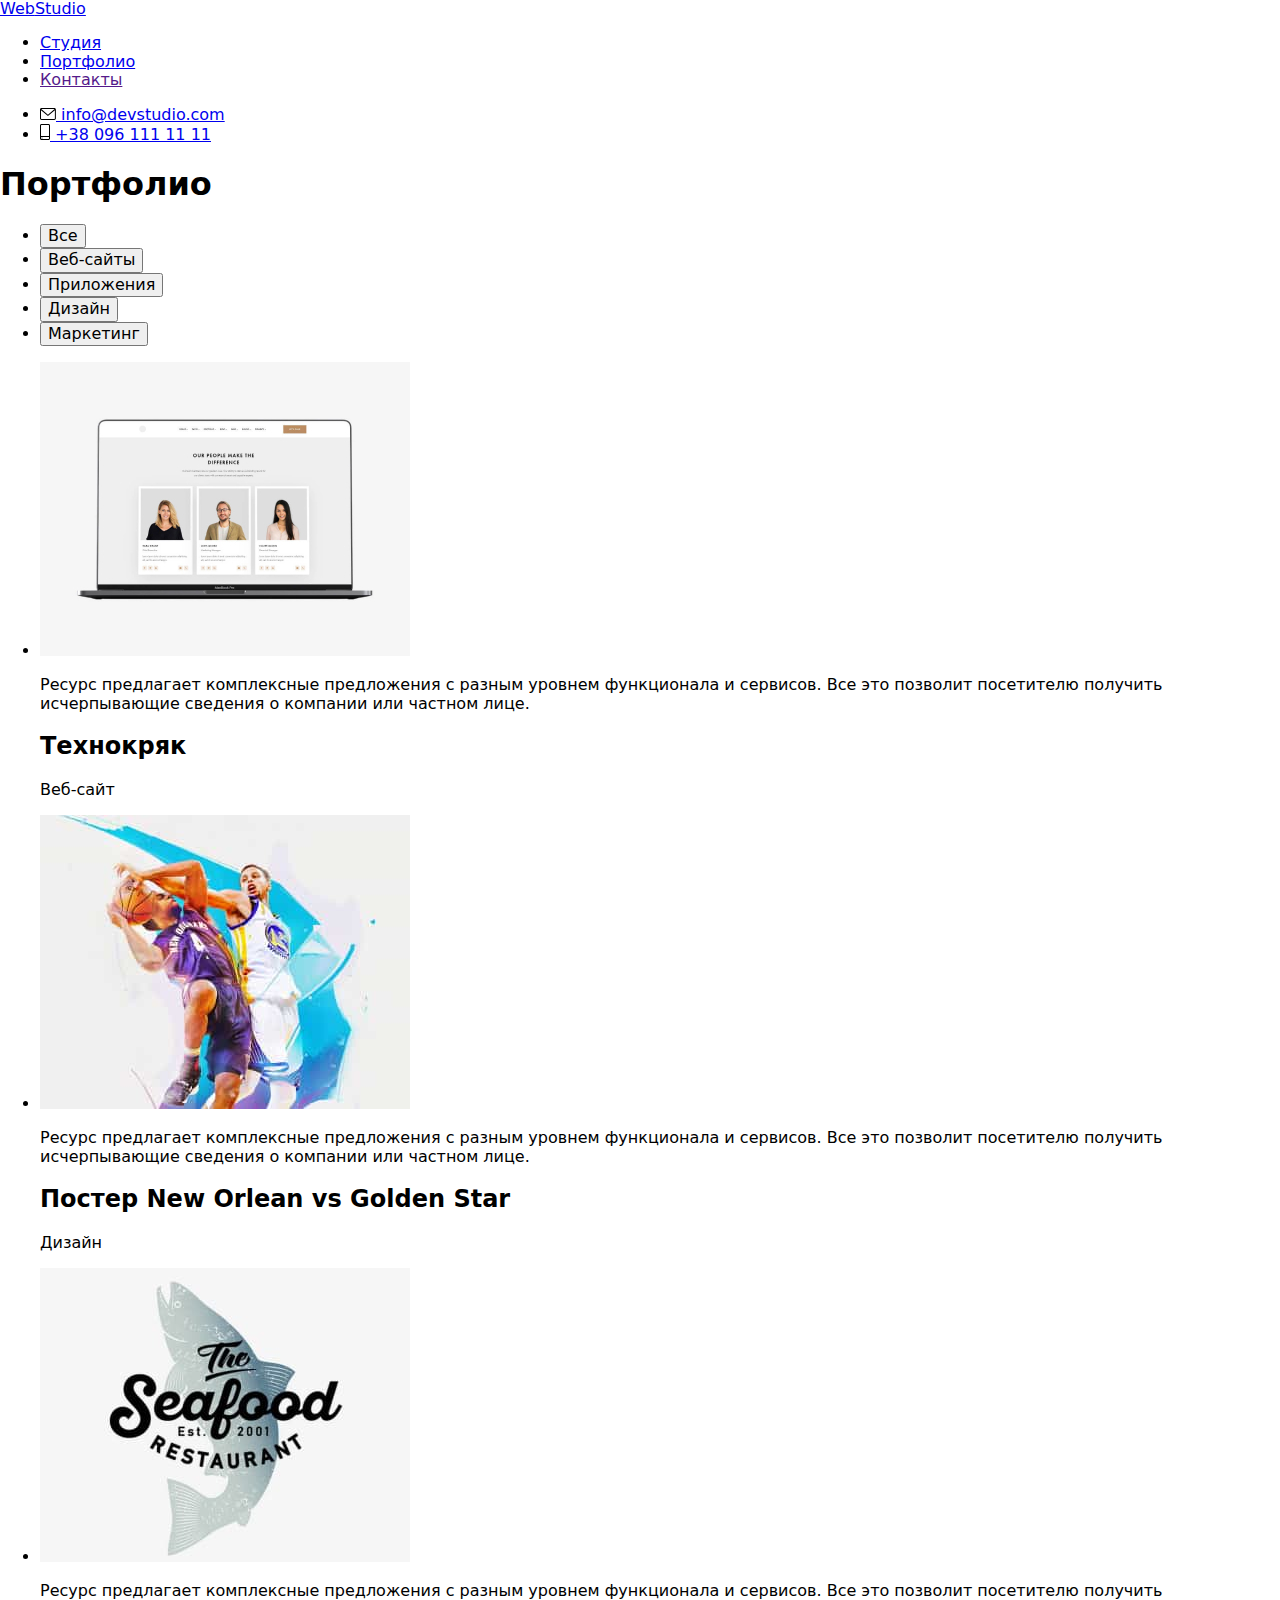
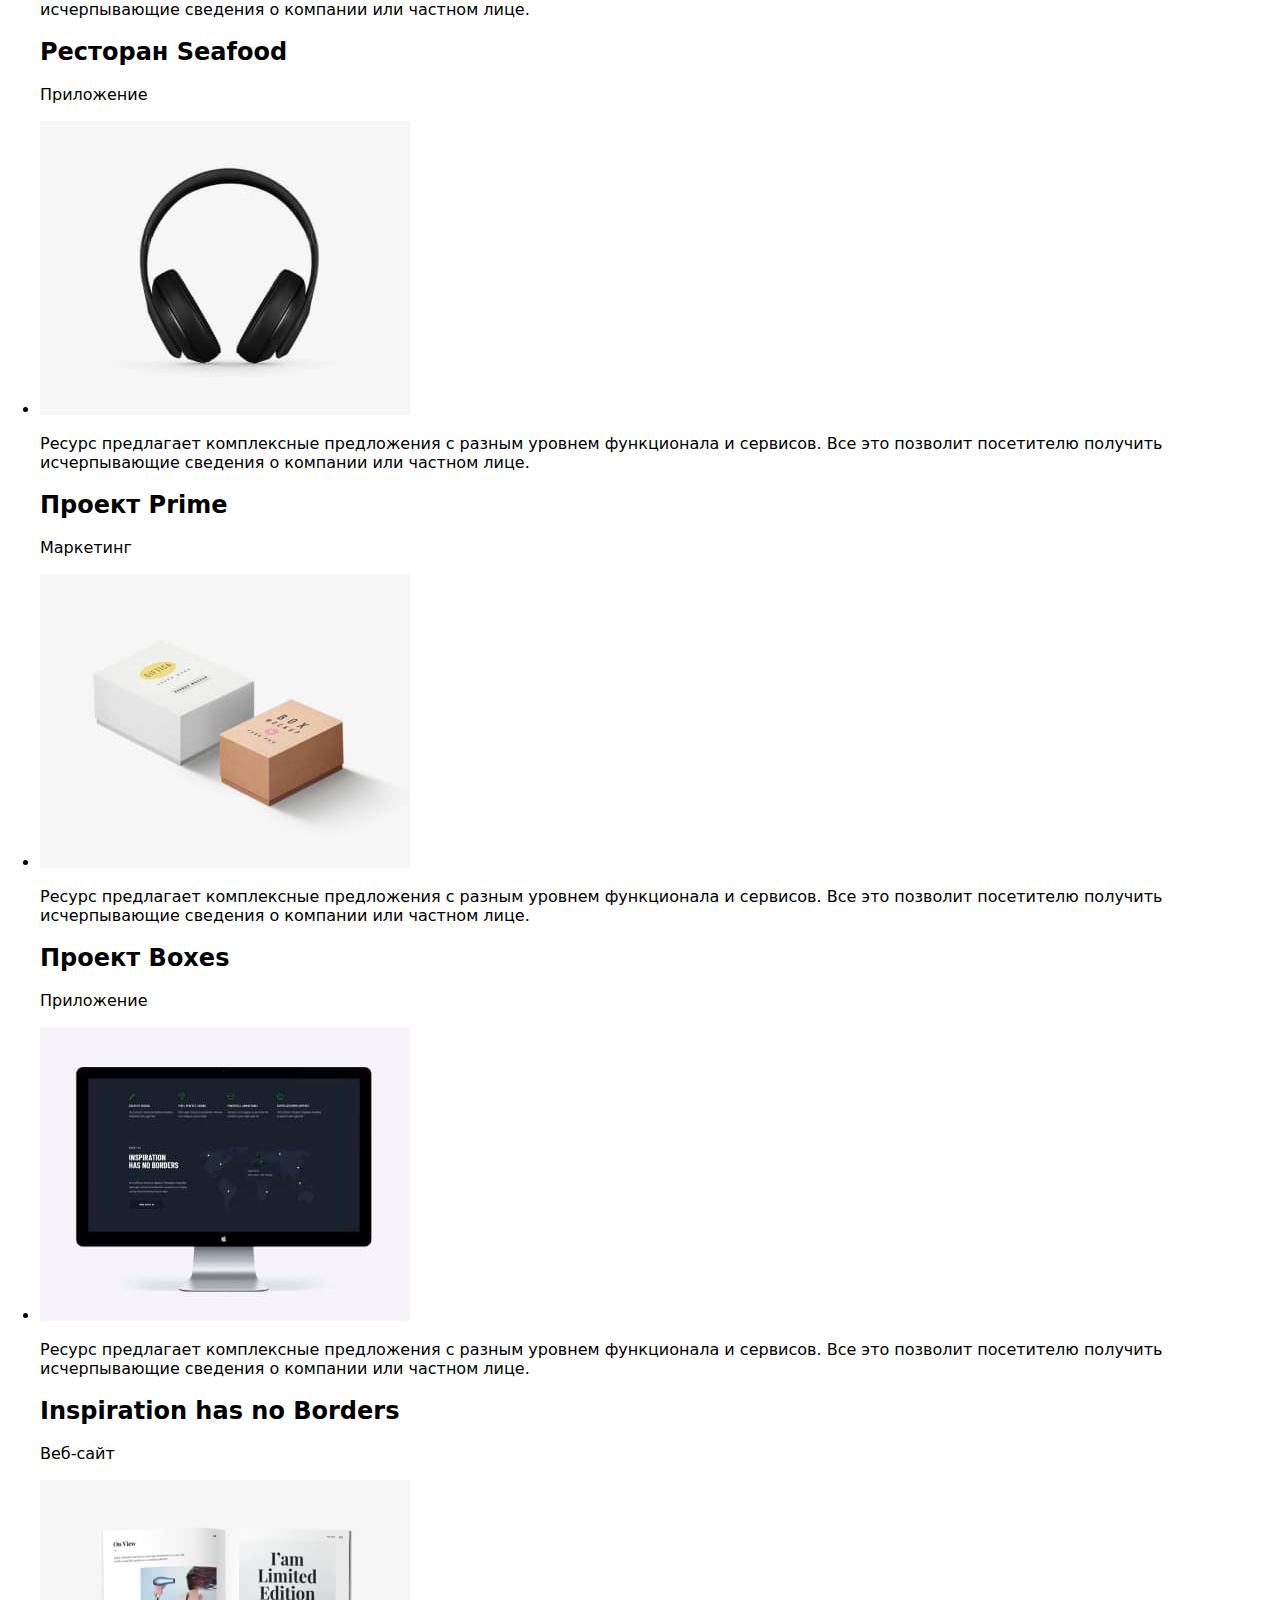
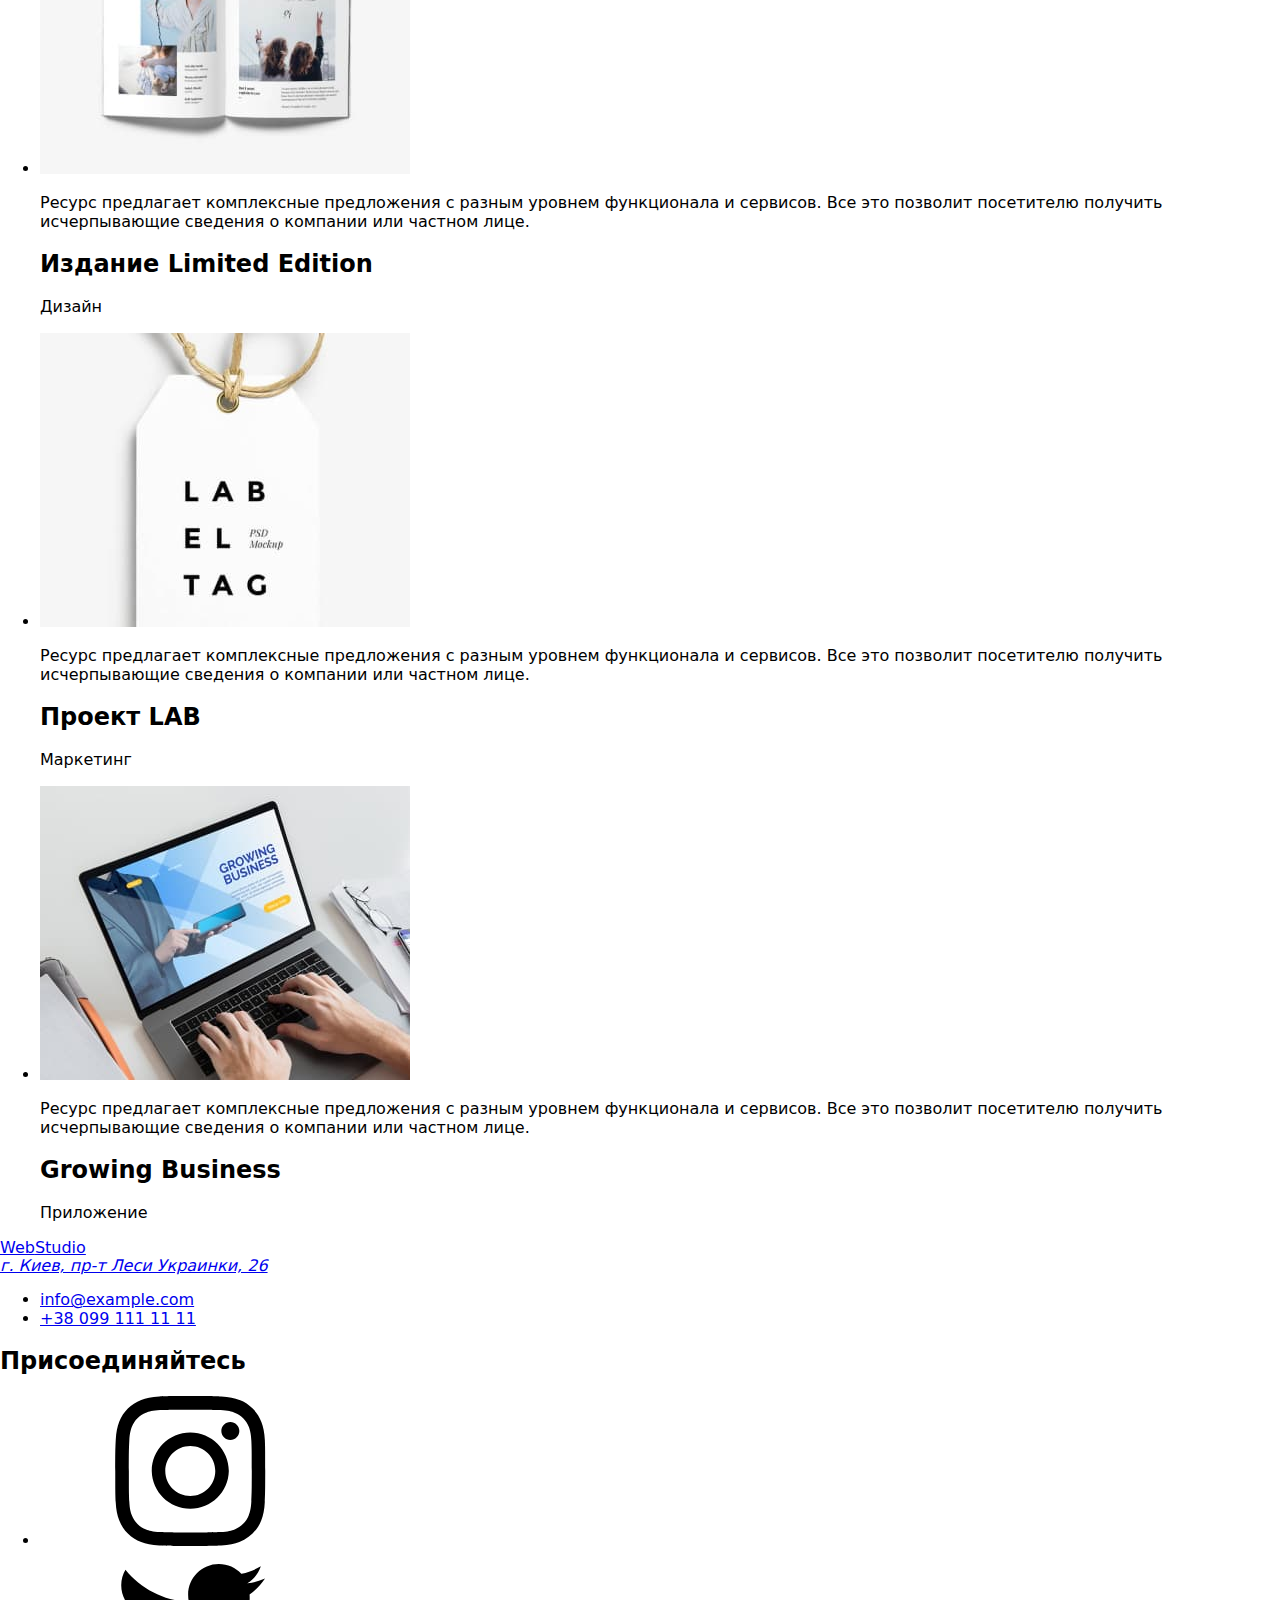
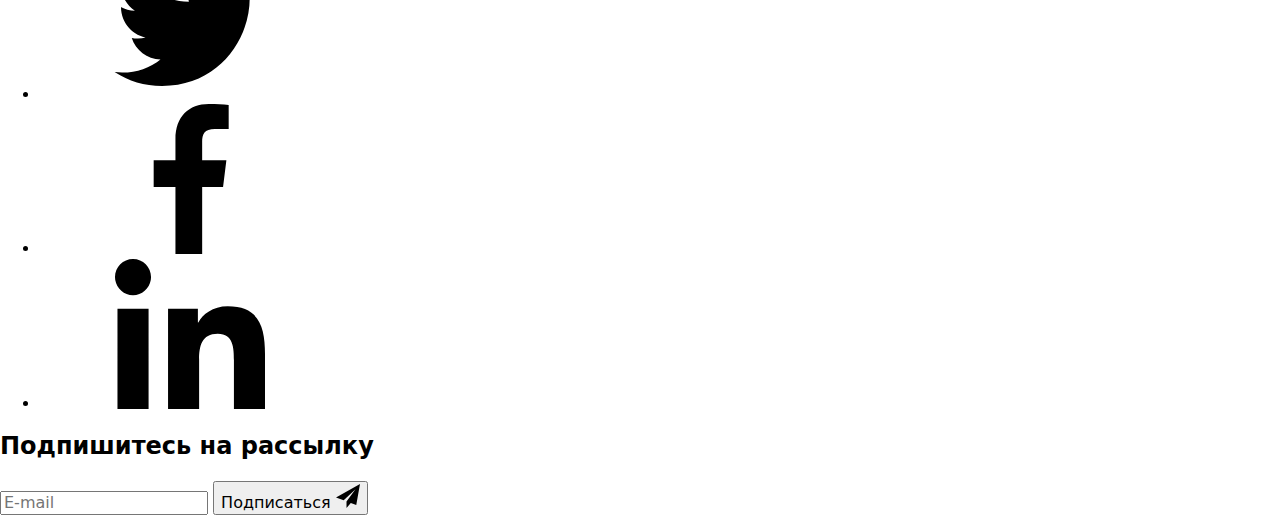
==== commit 632ddc52: "BEMed Portfolio page" ====
--- a/portfolio.html
+++ b/portfolio.html
@@ -13,7 +13,7 @@
       rel="stylesheet"
       href="https://cdnjs.cloudflare.com/ajax/libs/modern-normalize/1.1.0/modern-normalize.min.css"
     />
-    <link rel="stylesheet" href="./css/styles.css" />
+    <link rel="stylesheet" href="./css/main.min.css" />
   </head>
   <body>
     <!--Шапка-->
@@ -51,186 +51,176 @@
     </header>
     <!-- Основная часть -->
     <main>
-      <section class="portfolio-main">
-        <div class="container">
-          <h1 class="visually-hidden">Портфолио</h1>
-          <ul class="button-list list">
-            <li class="item"><button type="button" class="active button">Все</button></li>
-            <li class="item"><button type="button" class="button">Веб-сайты</button></li>
-            <li class="item"><button type="button" class="button">Приложения</button></li>
-            <li class="item"><button type="button" class="button">Дизайн</button></li>
-            <li class="item"><button type="button" class="button">Маркетинг</button></li>
-          </ul>
-          <ul class="images-container list">
-            <li class="images-item">
-              <div class="img-thumb">
-                <img class="portfolio-logos" src="./images/port1.jpg" alt="ноутбук" width="370" />
-                <div class="overlay-cover">
-                  <p class="overlay-text">
-                    Ресурс предлагает комплексные предложения с разным уровнем функционала и
-                    сервисов. Все это позволит посетителю получить исчерпывающие сведения о компании
-                    или частном лице.
-                  </p>
-                </div>
-              </div>
-              <div class="pictures-text">
-                <h2 class="tech-title">Технокряк</h2>
-                <p class="tech-text">Веб-сайт</p>
-              </div>
-            </li>
-            <li class="images-item">
-              <div class="img-thumb">
-                <img
-                  class="portfolio-logos"
-                  src="./images/port2.jpg"
-                  alt="баскетболисты"
-                  width="370"
-                />
-                <div class="overlay-cover">
-                  <p class="overlay-text">
-                    Ресурс предлагает комплексные предложения с разным уровнем функционала и
-                    сервисов. Все это позволит посетителю получить исчерпывающие сведения о компании
-                    или частном лице.
-                  </p>
-                </div>
-              </div>
-              <div class="pictures-text">
-                <h2 class="tech-title">Постер New Orlean vs Golden Star</h2>
-                <p class="tech-text">Дизайн</p>
-              </div>
-            </li>
-            <li class="images-item">
-              <div class="img-thumb">
-                <img class="portfolio-logos" src="./images/port3.jpg" alt="рыба" width="370" />
-                <div class="overlay-cover">
-                  <p class="overlay-text">
-                    Ресурс предлагает комплексные предложения с разным уровнем функционала и
-                    сервисов. Все это позволит посетителю получить исчерпывающие сведения о компании
-                    или частном лице.
-                  </p>
-                </div>
-              </div>
-
-              <div class="pictures-text">
-                <h2 class="tech-title">Ресторан Seafood</h2>
-                <p class="tech-text">Приложение</p>
-              </div>
-            </li>
-            <li class="images-item">
-              <div class="img-thumb">
-                <img class="portfolio-logos" src="./images/port4.jpg" alt="наушники" width="370" />
-                <div class="overlay-cover">
-                  <p class="overlay-text">
-                    Ресурс предлагает комплексные предложения с разным уровнем функционала и
-                    сервисов. Все это позволит посетителю получить исчерпывающие сведения о компании
-                    или частном лице.
-                  </p>
-                </div>
-              </div>
-
-              <div class="pictures-text">
-                <h2 class="tech-title">Проект Prime</h2>
-                <p class="tech-text">Маркетинг</p>
-              </div>
-            </li>
-            <li class="images-item">
-              <div class="img-thumb">
-                <img class="portfolio-logos" src="./images/port5.jpg" alt="коробки" width="370" />
-                <div class="overlay-cover">
-                  <p class="overlay-text">
-                    Ресурс предлагает комплексные предложения с разным уровнем функционала и
-                    сервисов. Все это позволит посетителю получить исчерпывающие сведения о компании
-                    или частном лице.
-                  </p>
-                </div>
-              </div>
-
-              <div class="pictures-text">
-                <h2 class="tech-title">Проект Boxes</h2>
-                <p class="tech-text">Приложение</p>
-              </div>
-            </li>
-            <li class="images-item">
-              <div class="img-thumb">
-                <img
-                  class="portfolio-logos"
-                  src="./images/port6.jpg"
-                  alt="компьютер-моноблок"
-                  width="370"
-                />
-                <div class="overlay-cover">
-                  <p class="overlay-text">
-                    Ресурс предлагает комплексные предложения с разным уровнем функционала и
-                    сервисов. Все это позволит посетителю получить исчерпывающие сведения о компании
-                    или частном лице.
-                  </p>
-                </div>
-              </div>
-
-              <div class="pictures-text">
-                <h2 class="tech-title">Inspiration has no Borders</h2>
-                <p class="tech-text">Веб-сайт</p>
-              </div>
-            </li>
-            <li class="images-item">
-              <div class="img-thumb">
-                <img
-                  class="portfolio-logos"
-                  src="./images/port7.jpg"
-                  alt="раскрытая книга"
-                  width="370"
-                />
-                <div class="overlay-cover">
-                  <p class="overlay-text">
-                    Ресурс предлагает комплексные предложения с разным уровнем функционала и
-                    сервисов. Все это позволит посетителю получить исчерпывающие сведения о компании
-                    или частном лице.
-                  </p>
-                </div>
-              </div>
-
-              <div class="pictures-text">
-                <h2 class="tech-title">Издание Limited Edition</h2>
-                <p class="tech-text">Дизайн</p>
-              </div>
-            </li>
-            <li class="images-item">
-              <div class="img-thumb">
-                <img class="portfolio-logos" src="./images/port8.jpg" alt="бирка" width="370" />
-                <div class="overlay-cover">
-                  <p class="overlay-text">
-                    Ресурс предлагает комплексные предложения с разным уровнем функционала и
-                    сервисов. Все это позволит посетителю получить исчерпывающие сведения о компании
-                    или частном лице.
-                  </p>
-                </div>
-              </div>
-
-              <div class="pictures-text">
-                <h2 class="tech-title">Проект LAB</h2>
-                <p class="tech-text">Маркетинг</p>
-              </div>
-            </li>
-            <li class="images-item">
-              <div class="img-thumb">
-                <img
-                  class="portfolio-logos"
-                  src="./images/port9.jpg"
-                  alt="работа за ноубуком"
-                  width="370"
-                />
-                <div class="overlay-cover">
-                  <p class="overlay-text">
-                    Ресурс предлагает комплексные предложения с разным уровнем функционала и
-                    сервисов. Все это позволит посетителю получить исчерпывающие сведения о компании
-                    или частном лице.
-                  </p>
-                </div>
-              </div>
-
-              <div class="pictures-text">
-                <h2 class="tech-title">Growing Business</h2>
-                <p class="tech-text">Приложение</p>
+      <section class="portfolio">
+        <div class="portfolio__container">
+          <h1 class="portfolio__title--visually-hidden">Портфолио</h1>
+          <ul class="portfolio__btns">
+            <li class="portfolio__btns-item">
+              <button type="button" class="portfolio__btns-btn--active">Все</button>
+            </li>
+            <li class="portfolio__btns-item">
+              <button type="button" class="portfolio__btns-btn">Веб-сайты</button>
+            </li>
+            <li class="portfolio__btns-item">
+              <button type="button" class="portfolio__btns-btn">Приложения</button>
+            </li>
+            <li class="portfolio__btns-item">
+              <button type="button" class="portfolio__btns-btn">Дизайн</button>
+            </li>
+            <li class="portfolio__btns-item">
+              <button type="button" class="portfolio__btns-btn">Маркетинг</button>
+            </li>
+          </ul>
+          <ul class="portfolio__positions">
+            <li class="portfolio__item">
+              <div class="portfolio__thumb">
+                <img src="./images/port1.jpg" alt="ноутбук" width="370" />
+                <div class="portfolio__overlay">
+                  <p class="portfolio__text">
+                    Ресурс предлагает комплексные предложения с разным уровнем функционала и
+                    сервисов. Все это позволит посетителю получить исчерпывающие сведения о компании
+                    или частном лице.
+                  </p>
+                </div>
+              </div>
+              <div class="portfolio__meta">
+                <h2 class="portfolio__meta-title">Технокряк</h2>
+                <p class="portfolio__meta-text">Веб-сайт</p>
+              </div>
+            </li>
+            <li class="portfolio__item">
+              <div class="portfolio__thumb">
+                <img src="./images/port2.jpg" alt="баскетболисты" width="370" />
+                <div class="portfolio__overlay">
+                  <p class="portfolio__text">
+                    Ресурс предлагает комплексные предложения с разным уровнем функционала и
+                    сервисов. Все это позволит посетителю получить исчерпывающие сведения о компании
+                    или частном лице.
+                  </p>
+                </div>
+              </div>
+              <div class="portfolio__meta">
+                <h2 class="portfolio__meta-title">Постер New Orlean vs Golden Star</h2>
+                <p class="portfolio__meta-text">Дизайн</p>
+              </div>
+            </li>
+            <li class="portfolio__item">
+              <div class="portfolio__thumb">
+                <img src="./images/port3.jpg" alt="рыба" width="370" />
+                <div class="portfolio__overlay">
+                  <p class="portfolio__text">
+                    Ресурс предлагает комплексные предложения с разным уровнем функционала и
+                    сервисов. Все это позволит посетителю получить исчерпывающие сведения о компании
+                    или частном лице.
+                  </p>
+                </div>
+              </div>
+
+              <div class="portfolio__meta">
+                <h2 class="portfolio__meta-title">Ресторан Seafood</h2>
+                <p class="portfolio__meta-text">Приложение</p>
+              </div>
+            </li>
+            <li class="portfolio__item">
+              <div class="portfolio__thumb">
+                <img src="./images/port4.jpg" alt="наушники" width="370" />
+                <div class="portfolio__overlay">
+                  <p class="portfolio__text">
+                    Ресурс предлагает комплексные предложения с разным уровнем функционала и
+                    сервисов. Все это позволит посетителю получить исчерпывающие сведения о компании
+                    или частном лице.
+                  </p>
+                </div>
+              </div>
+
+              <div class="portfolio__meta">
+                <h2 class="portfolio__meta-title">Проект Prime</h2>
+                <p class="portfolio__meta-text">Маркетинг</p>
+              </div>
+            </li>
+            <li class="portfolio__item">
+              <div class="portfolio__thumb">
+                <img src="./images/port5.jpg" alt="коробки" width="370" />
+                <div class="portfolio__overlay">
+                  <p class="portfolio__text">
+                    Ресурс предлагает комплексные предложения с разным уровнем функционала и
+                    сервисов. Все это позволит посетителю получить исчерпывающие сведения о компании
+                    или частном лице.
+                  </p>
+                </div>
+              </div>
+
+              <div class="portfolio__meta">
+                <h2 class="portfolio__meta-title">Проект Boxes</h2>
+                <p class="portfolio__meta-text">Приложение</p>
+              </div>
+            </li>
+            <li class="portfolio__item">
+              <div class="portfolio__thumb">
+                <img src="./images/port6.jpg" alt="компьютер-моноблок" width="370" />
+                <div class="portfolio__overlay">
+                  <p class="portfolio__text">
+                    Ресурс предлагает комплексные предложения с разным уровнем функционала и
+                    сервисов. Все это позволит посетителю получить исчерпывающие сведения о компании
+                    или частном лице.
+                  </p>
+                </div>
+              </div>
+
+              <div class="portfolio__meta">
+                <h2 class="portfolio__meta-title">Inspiration has no Borders</h2>
+                <p class="portfolio__meta-text">Веб-сайт</p>
+              </div>
+            </li>
+            <li class="portfolio__item">
+              <div class="portfolio__thumb">
+                <img src="./images/port7.jpg" alt="раскрытая книга" width="370" />
+                <div class="portfolio__overlay">
+                  <p class="portfolio__text">
+                    Ресурс предлагает комплексные предложения с разным уровнем функционала и
+                    сервисов. Все это позволит посетителю получить исчерпывающие сведения о компании
+                    или частном лице.
+                  </p>
+                </div>
+              </div>
+
+              <div class="portfolio__meta">
+                <h2 class="portfolio__meta-title">Издание Limited Edition</h2>
+                <p class="portfolio__meta-text">Дизайн</p>
+              </div>
+            </li>
+            <li class="portfolio__item">
+              <div class="portfolio__thumb">
+                <img src="./images/port8.jpg" alt="бирка" width="370" />
+                <div class="portfolio__overlay">
+                  <p class="portfolio__text">
+                    Ресурс предлагает комплексные предложения с разным уровнем функционала и
+                    сервисов. Все это позволит посетителю получить исчерпывающие сведения о компании
+                    или частном лице.
+                  </p>
+                </div>
+              </div>
+
+              <div class="portfolio__meta">
+                <h2 class="portfolio__meta-title">Проект LAB</h2>
+                <p class="portfolio__meta-text">Маркетинг</p>
+              </div>
+            </li>
+            <li class="portfolio__item">
+              <div class="portfolio__thumb">
+                <img src="./images/port9.jpg" alt="работа за ноубуком" width="370" />
+                <div class="portfolio__overlay">
+                  <p class="portfolio__text">
+                    Ресурс предлагает комплексные предложения с разным уровнем функционала и
+                    сервисов. Все это позволит посетителю получить исчерпывающие сведения о компании
+                    или частном лице.
+                  </p>
+                </div>
+              </div>
+
+              <div class="portfolio__meta">
+                <h2 class="portfolio__meta-title">Growing Business</h2>
+                <p class="portfolio__meta-text">Приложение</p>
               </div>
             </li>
           </ul>
@@ -239,75 +229,78 @@
     </main>
     <!--Футер -->
     <footer class="footer">
-      <div class="container footer-socials">
-        <div class="footer-address">
-          <a href="./index.html" class="logo">Web<span class="studio-footer">Studio</span></a>
+      <div class="footer__container--footer-socials">
+        <div class="footer__address">
+          <a href="./index.html" class="footer__logo"
+            >Web<span class="footer__studio">Studio</span></a
+          >
           <address class="address">
             <a
               href="http://bit.ly/3pXMvUd"
               target="_blank"
-              class="location"
+              class="footer__location"
               rel="noopener noreferrer"
               >г. Киев, пр-т Леси Украинки, 26</a
             >
           </address>
-          <ul class="footer-list">
-            <li class="location-item">
-              <a href="mailto:info@example.com" class="footer-contacts">info@example.com</a>
-            </li>
-            <li class="location-item">
-              <a href="tel:+380991111111" class="footer-contacts">+38 099 111 11 11</a>
+          <ul class="footer__list">
+            <li class="footer__item">
+              <a href="mailto:info@example.com" class="footer__contacts">info@example.com</a>
+            </li>
+            <li class="footer__item">
+              <a href="tel:+380991111111" class="footer__contacts">+38 099 111 11 11</a>
             </li>
           </ul>
         </div>
-        <div class="join">
-          <h2 class="join-title">Присоединяйтесь</h2>
-          <ul class="socials list">
-            <li class="social-item">
-              <a class="social-link" href="">
-                <svg class="social-icon">
+        <div class="footer__join">
+          <h2 class="footer__join-title">Присоединяйтесь</h2>
+          <ul class="footer__soc-list">
+            <li class="footer__soc-item">
+              <a class="footer__soc-link" href="">
+                <svg class="footer__soc-icon">
                   <use href="./images/icons.svg#instagram"></use>
                 </svg>
               </a>
             </li>
-            <li class="social-item">
-              <a class="social-link" href="">
-                <svg class="social-icon">
+            <li class="footer__soc-item">
+              <a class="footer__soc-link" href="">
+                <svg class="footer__soc-icon">
                   <use href="./images/icons.svg#twitter"></use>
                 </svg>
               </a>
             </li>
-            <li class="social-item">
-              <a class="social-link" href="">
-                <svg class="social-icon">
+            <li class="footer__soc-item">
+              <a class="footer__soc-link" href="">
+                <svg class="footer__soc-icon">
                   <use href="./images/icons.svg#facebook"></use>
                 </svg>
               </a>
             </li>
-            <li class="social-item">
-              <a class="social-link" href="">
-                <svg class="social-icon">
+            <li class="footer__soc-item">
+              <a class="footer__soc-link" href="">
+                <svg class="footer__soc-icon">
                   <use href="./images/icons.svg#linkedin"></use>
                 </svg>
               </a>
             </li>
           </ul>
         </div>
+
         <div class="">
-          <h2 class="join-title">Подпишитесь на рассылку</h2>
-          <form>
-            <label for="email" class="subscribe-label">
+          <h2 class="footer__join-title">Подпишитесь на рассылку</h2>
+          <form autocomplete="off">
+            <label for="email" class="footer__subscribe-label">
               <input
-                class="subscribe-form"
+                class="footer__sub-form"
                 type="email"
                 name="email"
                 id="email"
                 placeholder="E-mail"
               />
             </label>
-            <button class="submit-btn" type="submit">
+            <button class="footer__submit-btn" type="submit">
               Подписаться
-              <svg class="telegram-icon">
+              <svg class="footer_submit-icon" width="24px" height="24px">
                 <use href="./images/icons.svg#telegram"></use>
               </svg>
             </button>
--- a/css/main.min.css
+++ b/css/main.min.css
@@ -0,0 +1 @@
+/*# sourceMappingURL=main.min.css.map */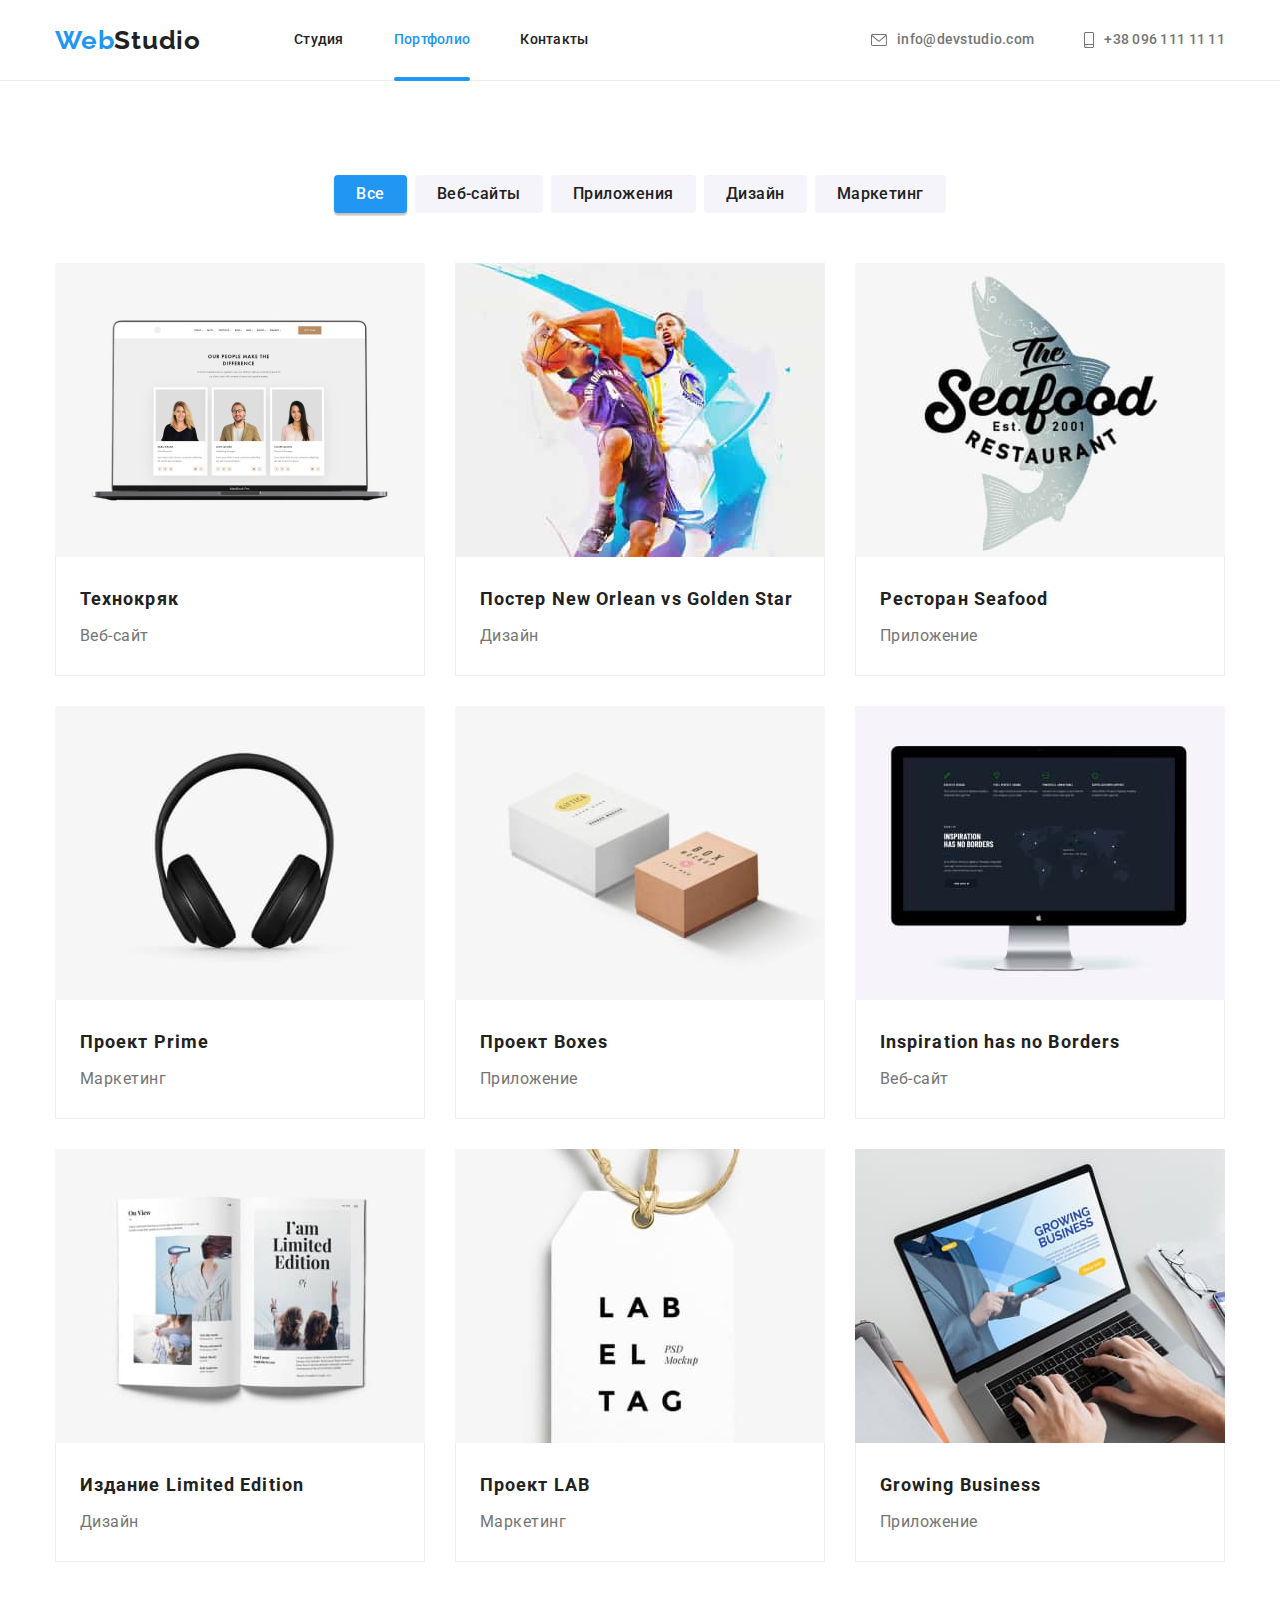
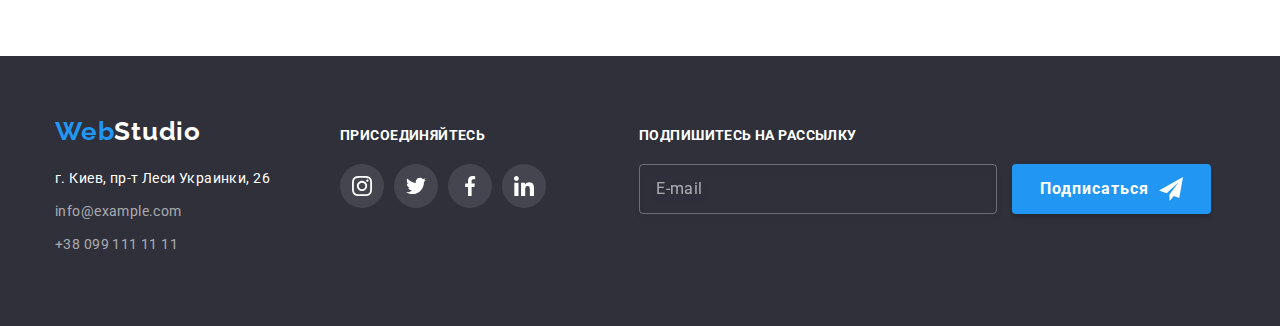
==== commit 6cb0582d: "Завершено подключение SASS препроцессоров" ====
--- a/portfolio.html
+++ b/portfolio.html
@@ -8,10 +8,6 @@
     <link
       href="https://fonts.googleapis.com/css2?family=Raleway:wght@700&family=Roboto:wght@400;500;700;900&display=swap"
       rel="stylesheet"
-    />
-    <link
-      rel="stylesheet"
-      href="https://cdnjs.cloudflare.com/ajax/libs/modern-normalize/1.1.0/modern-normalize.min.css"
     />
     <link rel="stylesheet" href="./css/main.min.css" />
   </head>
--- a/css/main.min.css
+++ b/css/main.min.css
@@ -1 +1 @@
-/*# sourceMappingURL=main.min.css.map */+/*! modern-normalize v1.1.0 | MIT License | https://github.com/sindresorhus/modern-normalize */*,::before,::after{-webkit-box-sizing:border-box;box-sizing:border-box}html{line-height:1.15;-webkit-text-size-adjust:100%;-moz-tab-size:4;-o-tab-size:4;tab-size:4}body{margin:0;font-family:system-ui,-apple-system,"Segoe UI",Roboto,Helvetica,Arial,sans-serif,"Apple Color Emoji","Segoe UI Emoji"}hr{height:0;color:inherit}abbr[title]{-webkit-text-decoration:underline dotted;text-decoration:underline dotted}b,strong{font-weight:bolder}code,kbd,samp,pre{font-family:ui-monospace,SFMono-Regular,Consolas,"Liberation Mono",Menlo,monospace;font-size:1em}small{font-size:80%}sub,sup{font-size:75%;line-height:0;position:relative;vertical-align:baseline}sub{bottom:-0.25em}sup{top:-0.5em}table{text-indent:0;border-color:inherit}button,input,optgroup,select,textarea{font-family:inherit;font-size:100%;line-height:1.15;margin:0}button,select{text-transform:none}button,[type=button],[type=reset],[type=submit]{-webkit-appearance:button}::-moz-focus-inner{border-style:none;padding:0}:-moz-focusring{outline:1px dotted ButtonText}:-moz-ui-invalid{box-shadow:none}legend{padding:0}progress{vertical-align:baseline}::-webkit-inner-spin-button,::-webkit-outer-spin-button{height:auto}[type=search]{-webkit-appearance:textfield;outline-offset:-2px}::-webkit-search-decoration{-webkit-appearance:none}::-webkit-file-upload-button{-webkit-appearance:button;font:inherit}summary{display:list-item}html{-webkit-box-sizing:border-box;box-sizing:border-box}body{color:#757575;background-color:#fff;font-family:Roboto,sans-serif;font-size:14px;letter-spacing:.03em}a{text-decoration:none}img{display:block}ol,ul{list-style:none;padding:0;margin:0}p,h1,h2,h3,h4,h5,h6{margin:0;padding:0}h1{font-weight:900;font-size:44px;line-height:1.36;text-align:center;letter-spacing:.06em;text-transform:uppercase}h2{font-weight:700;color:#212121}textarea{resize:none}.container>.logo{display:inline-block}[class*="--visually-hidden"]{position:absolute;width:1px;height:1px;margin:-1px;border:0;padding:0;white-space:nowrap;-webkit-clip-path:inset(100%);clip-path:inset(100%);clip:rect(0 0 0 0);overflow:hidden}[class*="--active"]{-webkit-box-shadow:0px 3px 1px rgba(0,0,0,.1),0px 1px 2px rgba(0,0,0,.08),0px 2px 2px rgba(0,0,0,.12);box-shadow:0px 3px 1px rgba(0,0,0,.1),0px 1px 2px rgba(0,0,0,.08),0px 2px 2px rgba(0,0,0,.12);color:#fff;background-color:#2196f3;display:inline-block;border:0;font-family:inherit;font-weight:500;font-size:16px;line-height:1.62;text-align:center;letter-spacing:.03em;cursor:pointer;border-radius:4px;padding:6px 22px;-webkit-transition:color 250ms cubic-bezier(0.4, 0, 0.2, 1),background-color 250ms cubic-bezier(0.4, 0, 0.2, 1);transition:color 250ms cubic-bezier(0.4, 0, 0.2, 1),background-color 250ms cubic-bezier(0.4, 0, 0.2, 1)}[class*=__logo]{display:inline-block;font-family:"Raleway",sans-serif;font-weight:700;font-size:26px;line-height:1.19;letter-spacing:.03em;color:#2196f3;text-decoration:none}[class*=__container]{margin-left:auto;margin-right:auto;width:1200px;padding-left:15px;padding-right:15px}.header{color:#fff}.header__container{display:-webkit-box;display:-ms-flexbox;display:flex;-webkit-box-align:center;-ms-flex-align:center;align-items:center}.logo__title{color:#212121}.header__site-nav{display:-webkit-box;display:-ms-flexbox;display:flex;margin-left:93px}.header__site-nav .site-nav__item+.site-nav__item{margin-left:50px}.site-nav__link,.site-nav__link--current{display:block;padding-top:32px;padding-bottom:32px;color:#212121;font-weight:500;font-size:14px;line-height:1.14;letter-spacing:.02em;-webkit-transition:250ms cubic-bezier(0.4, 0, 0.2, 1);transition:250ms cubic-bezier(0.4, 0, 0.2, 1)}.site-nav__link:hover,.site-nav__link:focus,.site-nav__link--current:hover,.site-nav__link--current:focus{color:#2196f3}.site-nav__link--current{color:#2196f3;position:relative}.site-nav__link--current::after{position:absolute;content:"";bottom:-1px;display:block;border-radius:2px;width:100%;height:4px;background:#2196f3}.contacts__list{display:-webkit-box;display:-ms-flexbox;display:flex;margin-left:auto;color:#757575}.contacts__list .contacts__item+.contacts__item{margin-left:50px}.contacts-list .contacts__link:hover,.contacts-list .contacts__link:focus{color:#2196f3}.contacts__link{display:-webkit-box;display:-ms-flexbox;display:flex;-webkit-box-align:center;-ms-flex-align:center;align-items:center;font-weight:500;font-size:14px;line-height:1.14;letter-spacing:.02em;color:#757575;-webkit-transition:250ms cubic-bezier(0.4, 0, 0.2, 1);transition:250ms cubic-bezier(0.4, 0, 0.2, 1)}.contacts__icon{margin-right:10px;fill:currentColor}.hero{background-color:#2f303a;text-align:center;padding:200px 0;max-width:1600px;min-height:600px;margin-left:auto;margin-right:auto;background-image:-webkit-gradient(linear, left top, right top, from(rgba(47, 48, 58, 0.4)), to(rgba(47, 48, 58, 0.4))),url(../images/hero-bg.jpg);background-image:linear-gradient(to right, rgba(47, 48, 58, 0.4), rgba(47, 48, 58, 0.4)),url(../images/hero-bg.jpg);background-repeat:no-repeat;background-position:center;background-size:cover}.hero__title{color:#fff;margin:0 auto 30px}.hero__button{display:inline-block;min-width:200px;font-family:inherit;font-weight:700;font-size:16px;line-height:1.87;-webkit-box-align:center;-ms-flex-align:center;align-items:center;text-align:center;letter-spacing:.06em;color:#fff;background-color:#2196f3;-webkit-box-shadow:0px 4px 4px rgba(0,0,0,.15);box-shadow:0px 4px 4px rgba(0,0,0,.15);cursor:pointer;border:0;border-radius:4px;padding:10px 32px;-webkit-transition:color 250ms cubic-bezier(0.4, 0, 0.2, 1),background-color 250ms cubic-bezier(0.4, 0, 0.2, 1);transition:color 250ms cubic-bezier(0.4, 0, 0.2, 1),background-color 250ms cubic-bezier(0.4, 0, 0.2, 1)}.hero__button:hover{background:#188ce8}.skills{padding-top:94px;padding-bottom:94px}.skills__title{color:#212121;font-weight:700;font-size:36px;line-height:1.16;text-align:center;letter-spacing:.03em;margin-bottom:50px}.skills__list{display:-webkit-box;display:-ms-flexbox;display:flex}.skills__item:not(:last-child){margin-right:30px}.skills__item{-ms-flex-preferred-size:calc((100% - 90px)/4);flex-basis:calc((100% - 90px)/4)}.skills__thumb{display:-webkit-box;display:-ms-flexbox;display:flex;margin-bottom:30px;height:120px;background-color:#f5f4fa;border-radius:4px;-webkit-box-align:center;-ms-flex-align:center;align-items:center;-webkit-box-pack:center;-ms-flex-pack:center;justify-content:center}.skills__label{color:#212121;font-weight:700;font-size:14px;line-height:1.14;letter-spacing:.03em;text-transform:uppercase;margin-top:0;margin-bottom:10px}.skills__text{font-size:14px;line-height:1.71;letter-spacing:.03em}.wedo{padding-bottom:94px}.wedo__title{color:#212121;font-weight:700;font-size:36px;line-height:1.16;text-align:center;letter-spacing:.03em;margin-bottom:50px}.wedo__list{display:-webkit-box;display:-ms-flexbox;display:flex}.wedo__item{width:calc((100% - 60px)/3)}.wedo__item:not(:last-child){margin-right:30px}.wedo__thumb{position:relative}.wedo__box{position:absolute;margin:0 auto;bottom:0;width:370px;height:70px;background:rgba(47,48,58,.8);color:#fff}.wedo__label{padding-top:27px;padding-bottom:27px;font-weight:700;font-size:14px;line-height:1.14;text-align:center;letter-spacing:.03em;text-transform:uppercase}.team{background-color:#f5f4fa;padding-top:94px;padding-bottom:94px}.team__title{margin-bottom:50px;font-weight:700;font-size:36px;line-height:1.16;text-align:center;letter-spacing:.03em;color:#212121}.team__list{display:-webkit-box;display:-ms-flexbox;display:flex}.team__item{width:calc((100% - 90px)/4);background-color:#fff;-webkit-box-shadow:0px 1px 3px rgba(0,0,0,.12),0px 1px 1px rgba(0,0,0,.14),0px 2px 1px rgba(0,0,0,.2);box-shadow:0px 1px 3px rgba(0,0,0,.12),0px 1px 1px rgba(0,0,0,.14),0px 2px 1px rgba(0,0,0,.2)}.team__item:not(:last-child){margin-right:30px}.team__description{padding-top:30px;padding-bottom:30px}.team__label{margin-bottom:10px;text-align:center;font-weight:500;font-size:16px;line-height:1.18;letter-spacing:.03em;color:#212121}.team__text{margin-bottom:16px;font-size:16px;line-height:1.18;letter-spacing:.03em;text-align:center}.team__soc-list{display:-webkit-box;display:-ms-flexbox;display:flex;-webkit-box-pack:center;-ms-flex-pack:center;justify-content:center}.team__soc-item{width:44px;height:44px;margin-left:10px}.team__soc-item:first-child{margin-left:0}.team__soc-link{display:-webkit-box;display:-ms-flexbox;display:flex;-webkit-box-align:center;-ms-flex-align:center;align-items:center;-webkit-box-pack:center;-ms-flex-pack:center;justify-content:center;width:100%;height:100%;border-radius:50%;color:#afb1b8;-webkit-transition:color 250ms cubic-bezier(0.4, 0, 0.2, 1),background-color 250ms cubic-bezier(0.4, 0, 0.2, 1);transition:color 250ms cubic-bezier(0.4, 0, 0.2, 1),background-color 250ms cubic-bezier(0.4, 0, 0.2, 1)}.team__soc-link:hover,.team__soc-link:focus{background-color:#2196f3;color:#fff}.team__soc-icon{fill:currentColor}.clients{padding-top:94px;padding-bottom:94px}.clients__title{color:#212121;font-weight:700;font-size:36px;line-height:1.16;text-align:center;letter-spacing:.03em;margin-bottom:50px}.clients__list{display:-webkit-box;display:-ms-flexbox;display:flex}.clients__item:not(:last-child){margin-right:30px}.clients__link{display:-webkit-box;display:-ms-flexbox;display:flex;width:170px;height:92px;-webkit-box-pack:center;-ms-flex-pack:center;justify-content:center;-webkit-box-align:center;-ms-flex-align:center;align-items:center;border-radius:4px;border:1px solid #afb1b8;color:#afb1b8;-webkit-transition:color 250ms cubic-bezier(0.4, 0, 0.2, 1),boder-color 250ms cubic-bezier(0.4, 0, 0.2, 1);transition:color 250ms cubic-bezier(0.4, 0, 0.2, 1),boder-color 250ms cubic-bezier(0.4, 0, 0.2, 1)}.clients__link:hover{color:#2196f3;border:1px solid #2196f3}.clients__label{width:106px;height:60px;fill:currentColor}.footer{background-color:#2f303a;padding-top:60px;padding-bottom:60px}.footer__container--footer-socials{display:-webkit-box;display:-ms-flexbox;display:flex;-webkit-box-align:baseline;-ms-flex-align:baseline;align-items:baseline}.footer__address{margin-right:70px}.footer__studio{color:#fff}.footer__location{display:inline-block;margin-top:20px;margin-bottom:9px;color:#fff;font-style:normal;font-size:14px;line-height:1.71;letter-spacing:.03em;text-decoration:none}.footer__item{margin-bottom:9px}.footer__contacts{color:rgba(255,255,255,.6);font-style:normal;font-size:14px;line-height:1.71;letter-spacing:.03em;text-decoration:none;-webkit-transition:color 250ms cubic-bezier(0.4, 0, 0.2, 1);transition:color 250ms cubic-bezier(0.4, 0, 0.2, 1)}.footer__contacts:hover,.footer__contacts:focus,.contacts__link:hover,.contacts__link:focus{color:#2196f3}.footer__join-title{margin-bottom:20px;font-weight:700;line-height:1.14;font-size:14px;letter-spacing:.03em;text-transform:uppercase;color:#fff}.footer__soc-list{display:-webkit-box;display:-ms-flexbox;display:flex;margin-right:93px}.footer__soc-item+.footer__soc-item{margin-left:10px}.footer__soc-link{display:-webkit-box;display:-ms-flexbox;display:flex;-webkit-box-align:center;-ms-flex-align:center;align-items:center;-webkit-box-pack:center;-ms-flex-pack:center;justify-content:center;width:44px;height:44px;border-radius:50%;background-color:rgba(255,255,255,.1);-webkit-transition:color 250ms cubic-bezier(0.4, 0, 0.2, 1),background-color 250ms cubic-bezier(0.4, 0, 0.2, 1);transition:color 250ms cubic-bezier(0.4, 0, 0.2, 1),background-color 250ms cubic-bezier(0.4, 0, 0.2, 1)}.footer__soc-link:hover{background-color:#2196f3;fill:#fff}.footer__soc-icon{width:20px;height:20px;fill:#fff}.footer__subscribe-label{display:inline-block;margin-right:12px}.footer__sub-form{padding:15px 16px;width:358px;height:50px;border:1px solid rgba(255,255,255,.3);-webkit-filter:drop-shadow(0px 4px 4px rgba(0, 0, 0, 0.15));filter:drop-shadow(0px 4px 4px rgba(0, 0, 0, 0.15));border-radius:4px;color:#fff;background-color:rgba(0,0,0,0)}.footer__sub-form::-webkit-input-placeholder{font-size:16px;line-height:1.25;letter-spacing:.03em;color:rgba(255,255,255,.6)}.footer__sub-form::-moz-placeholder{font-size:16px;line-height:1.25;letter-spacing:.03em;color:rgba(255,255,255,.6)}.footer__sub-form:-ms-input-placeholder{font-size:16px;line-height:1.25;letter-spacing:.03em;color:rgba(255,255,255,.6)}.footer__sub-form::-ms-input-placeholder{font-size:16px;line-height:1.25;letter-spacing:.03em;color:rgba(255,255,255,.6)}.footer__sub-form::placeholder{font-size:16px;line-height:1.25;letter-spacing:.03em;color:rgba(255,255,255,.6)}.footer__submit-btn{display:-webkit-inline-box;display:-ms-inline-flexbox;display:inline-flex;font-weight:700;font-size:16px;line-height:1.87;letter-spacing:.06em;padding:10px 28px;-webkit-box-align:center;-ms-flex-align:center;align-items:center;color:#fff;background-color:#2196f3;cursor:pointer;-webkit-box-shadow:0px 4px 4px rgba(0,0,0,.15);box-shadow:0px 4px 4px rgba(0,0,0,.15);border-radius:4px;border:none}.footer_submit-icon{fill:#fff;margin-left:10px}.modal{position:absolute;top:50%;left:50%;-webkit-transform:translate(-50%, -50%);transform:translate(-50%, -50%);padding:40px;min-height:581px;min-width:528px;background:#fff;-webkit-box-shadow:0px 1px 3px rgba(0,0,0,.12),0px 1px 1px rgba(0,0,0,.14),0px 2px 1px rgba(0,0,0,.2);box-shadow:0px 1px 3px rgba(0,0,0,.12),0px 1px 1px rgba(0,0,0,.14),0px 2px 1px rgba(0,0,0,.2);border-radius:4px;-webkit-transition:-webkit-transform 250ms cubic-bezier(0.4, 0, 0.2, 1);transition:-webkit-transform 250ms cubic-bezier(0.4, 0, 0.2, 1);transition:transform 250ms cubic-bezier(0.4, 0, 0.2, 1);transition:transform 250ms cubic-bezier(0.4, 0, 0.2, 1), -webkit-transform 250ms cubic-bezier(0.4, 0, 0.2, 1)}.backdrop{position:fixed;top:0;left:0;width:100%;height:100%;background:rgba(0,0,0,.2);-webkit-transition:opacity 250ms cubic-bezier(0.4, 0, 0.2, 1),visibility 250ms cubic-bezier(0.4, 0, 0.2, 1);transition:opacity 250ms cubic-bezier(0.4, 0, 0.2, 1),visibility 250ms cubic-bezier(0.4, 0, 0.2, 1)}.backdrop.is-hidden{opacity:0;pointer-events:none;visibility:hidden}.modal__form{height:100%}.modal__title{margin-bottom:12px;font-family:"Roboto";font-style:normal;font-weight:700;font-size:20px;line-height:1.15;text-align:center;letter-spacing:.03em;color:#212121}.modal__form-field{position:relative;display:-webkit-box;display:-ms-flexbox;display:flex;-webkit-box-orient:vertical;-webkit-box-direction:normal;-ms-flex-direction:column;flex-direction:column;margin-bottom:10px}.modal__label{margin-bottom:4px;font-weight:400;font-size:12px;line-height:1.16;letter-spacing:.01em;color:#757575}.modal__comment{padding:12px 16px;height:120px;border:1px solid rgba(33,33,33,.2);border-radius:4px;-webkit-transition:border 250ms cubic-bezier(0.4, 0, 0.2, 1);transition:border 250ms cubic-bezier(0.4, 0, 0.2, 1)}.modal__comment::-webkit-input-placeholder{font-style:normal;font-weight:400;font-size:12px;line-height:1.16;letter-spacing:.01em;color:rgba(117,117,117,.5)}.modal__comment::-moz-placeholder{font-style:normal;font-weight:400;font-size:12px;line-height:1.16;letter-spacing:.01em;color:rgba(117,117,117,.5)}.modal__comment:-ms-input-placeholder{font-style:normal;font-weight:400;font-size:12px;line-height:1.16;letter-spacing:.01em;color:rgba(117,117,117,.5)}.modal__comment::-ms-input-placeholder{font-style:normal;font-weight:400;font-size:12px;line-height:1.16;letter-spacing:.01em;color:rgba(117,117,117,.5)}.modal__comment::placeholder{font-style:normal;font-weight:400;font-size:12px;line-height:1.16;letter-spacing:.01em;color:rgba(117,117,117,.5)}.modal__comment:focus{outline:none;border:1px solid #2196f3}.modal__form-input{padding-left:42px;height:40px;border:1px solid rgba(33,33,33,.2);border-radius:4px;-webkit-transition:border 250ms cubic-bezier(0.4, 0, 0.2, 1);transition:border 250ms cubic-bezier(0.4, 0, 0.2, 1);cursor:pointer}.modal__form-input:focus{outline:none;border:1px solid #2196f3}.modal__icon{position:absolute;left:12px;bottom:11px;-webkit-transition:fill 250ms cubic-bezier(0.4, 0, 0.2, 1);transition:fill 250ms cubic-bezier(0.4, 0, 0.2, 1)}.modal__form-input:focus+.modal__icon{fill:#2196f3}.modal_btn{display:-webkit-box;display:-ms-flexbox;display:flex;min-width:200px;height:50px;padding:10px 56px;margin:0 auto;font-weight:700;font-family:"Roboto";font-size:16px;font-style:normal;line-height:1.87;letter-spacing:.06em;color:#fff;background-color:#2196f3;border-radius:4px;cursor:pointer;border:0;-webkit-transition:background-color 250ms cubic-bezier(0.4, 0, 0.2, 1),-webkit-box-shadow 250ms cubic-bezier(0.4, 0, 0.2, 1);transition:background-color 250ms cubic-bezier(0.4, 0, 0.2, 1),-webkit-box-shadow 250ms cubic-bezier(0.4, 0, 0.2, 1);transition:background-color 250ms cubic-bezier(0.4, 0, 0.2, 1),box-shadow 250ms cubic-bezier(0.4, 0, 0.2, 1);transition:background-color 250ms cubic-bezier(0.4, 0, 0.2, 1),box-shadow 250ms cubic-bezier(0.4, 0, 0.2, 1),-webkit-box-shadow 250ms cubic-bezier(0.4, 0, 0.2, 1)}.modal_btn:hover,.modal_btn:focus{background-color:#188ce8;-webkit-box-shadow:0px 4px 4px rgba(0,0,0,.15);box-shadow:0px 4px 4px rgba(0,0,0,.15)}.modal__close-btn{position:absolute;display:-webkit-inline-box;display:-ms-inline-flexbox;display:inline-flex;top:8px;right:8px;border-radius:50%;width:30px;height:30px;-webkit-box-pack:center;-ms-flex-pack:center;justify-content:center;-webkit-box-align:center;-ms-flex-align:center;align-items:center;cursor:pointer;background:#fff;border:1px solid rgba(0,0,0,.1)}.modal__close-icon{width:11px;height:11px;-webkit-transition:fill 250ms cubic-bezier(0.4, 0, 0.2, 1);transition:fill 250ms cubic-bezier(0.4, 0, 0.2, 1)}.modal__close-btn:hover .modal__close-icon,.modal__close-btn:focus .modal__close-icon{fill:#2196f3}.check__label{position:relative;display:-webkit-box;display:-ms-flexbox;display:flex;-webkit-box-align:center;-ms-flex-align:center;align-items:center;-webkit-box-pack:center;-ms-flex-pack:center;justify-content:center;margin-top:20px;margin-bottom:30px}.check__input{position:absolute;width:1px;height:1px;margin:-1px;border:0;padding:0;clip:rect(0 0 0 0);overflow:hidden}.check__icon{display:inline-block;width:16px;height:15px;border-radius:2px;border:2px solid #212121}.check__input:checked+.check__icon{background-color:#2196f3;border-color:rgba(0,0,0,0);background-image:url(../images/cheeck.svg);background-size:contain;background-origin:border-box}.check__text{font-size:14px;line-height:1.72;letter-spacing:.03em;margin-left:7px}.check__link{color:#2196f3;position:relative;text-decoration:underline}.header--lined{border-bottom:1px solid #ececec}.portfolio{background-color:#fff;padding-top:94px;padding-bottom:94px}.portfolio__btns{display:-webkit-box;display:-ms-flexbox;display:flex;-webkit-box-pack:center;-ms-flex-pack:center;justify-content:center;margin-bottom:50px}.portfolio__btns-item+.portfolio__btns-item{margin-left:8px}.portfolio__btns-btn{display:inline-block;border:0;font-family:inherit;color:#212121;background-color:#f5f4fa;font-weight:500;font-size:16px;line-height:1.62;text-align:center;letter-spacing:.03em;cursor:pointer;border-radius:4px;padding:6px 22px;-webkit-transition:color 250ms cubic-bezier(0.4, 0, 0.2, 1),background-color 250ms cubic-bezier(0.4, 0, 0.2, 1);transition:color 250ms cubic-bezier(0.4, 0, 0.2, 1),background-color 250ms cubic-bezier(0.4, 0, 0.2, 1)}.portfolio__btns-btn:hover,.portfolio__btns-btn:focus{-webkit-box-shadow:0px 3px 1px rgba(0,0,0,.1),0px 1px 2px rgba(0,0,0,.08),0px 2px 2px rgba(0,0,0,.12);box-shadow:0px 3px 1px rgba(0,0,0,.1),0px 1px 2px rgba(0,0,0,.08),0px 2px 2px rgba(0,0,0,.12);background-color:#2196f3;color:#fff}.portfolio__positions{display:-webkit-box;display:-ms-flexbox;display:flex;-ms-flex-wrap:wrap;flex-wrap:wrap}.portfolio__item{width:calc((100% - 60px)/3);margin-right:30px;margin-bottom:30px}.portfolio__item:hover{-webkit-box-shadow:0px 1px 1px rgba(0,0,0,.12),0px 4px 4px rgba(0,0,0,.06),1px 4px 6px rgba(0,0,0,.16);box-shadow:0px 1px 1px rgba(0,0,0,.12),0px 4px 4px rgba(0,0,0,.06),1px 4px 6px rgba(0,0,0,.16)}.portfolio__item:nth-child(3n){margin-right:0}.portfolio__item:nth-last-child(-n+3){margin-bottom:0}.portfolio__thumb{position:relative;overflow:hidden}.portfolio__overlay{position:absolute;top:0;left:0;padding:63px 24px;width:100%;height:100%;background:rgba(33,150,243,.9);-webkit-transform:translateY(100%);transform:translateY(100%);-webkit-transition:-webkit-transform 250ms cubic-bezier(0.4, 0, 0.2, 1);transition:-webkit-transform 250ms cubic-bezier(0.4, 0, 0.2, 1);transition:transform 250ms cubic-bezier(0.4, 0, 0.2, 1);transition:transform 250ms cubic-bezier(0.4, 0, 0.2, 1), -webkit-transform 250ms cubic-bezier(0.4, 0, 0.2, 1)}.portfolio__item:hover .portfolio__overlay{-webkit-transform:translateY(0);transform:translateY(0)}.portfolio__text{font-size:18px;line-height:1.55;letter-spacing:.03em;color:#fff}.portfolio__meta{padding:24px 24px;border-left:1px solid #eee;border-right:1px solid #eee;border-bottom:1px solid #eee}.portfolio__meta-title{margin-bottom:4px;font-size:18px;line-height:2;letter-spacing:.06em;color:#212121}.portfolio__meta-text{margin-bottom:0;margin-top:0;font-size:16px;line-height:1.88;letter-spacing:.03em;color:var(--primary-text-color)}/*# sourceMappingURL=main.min.css.map */